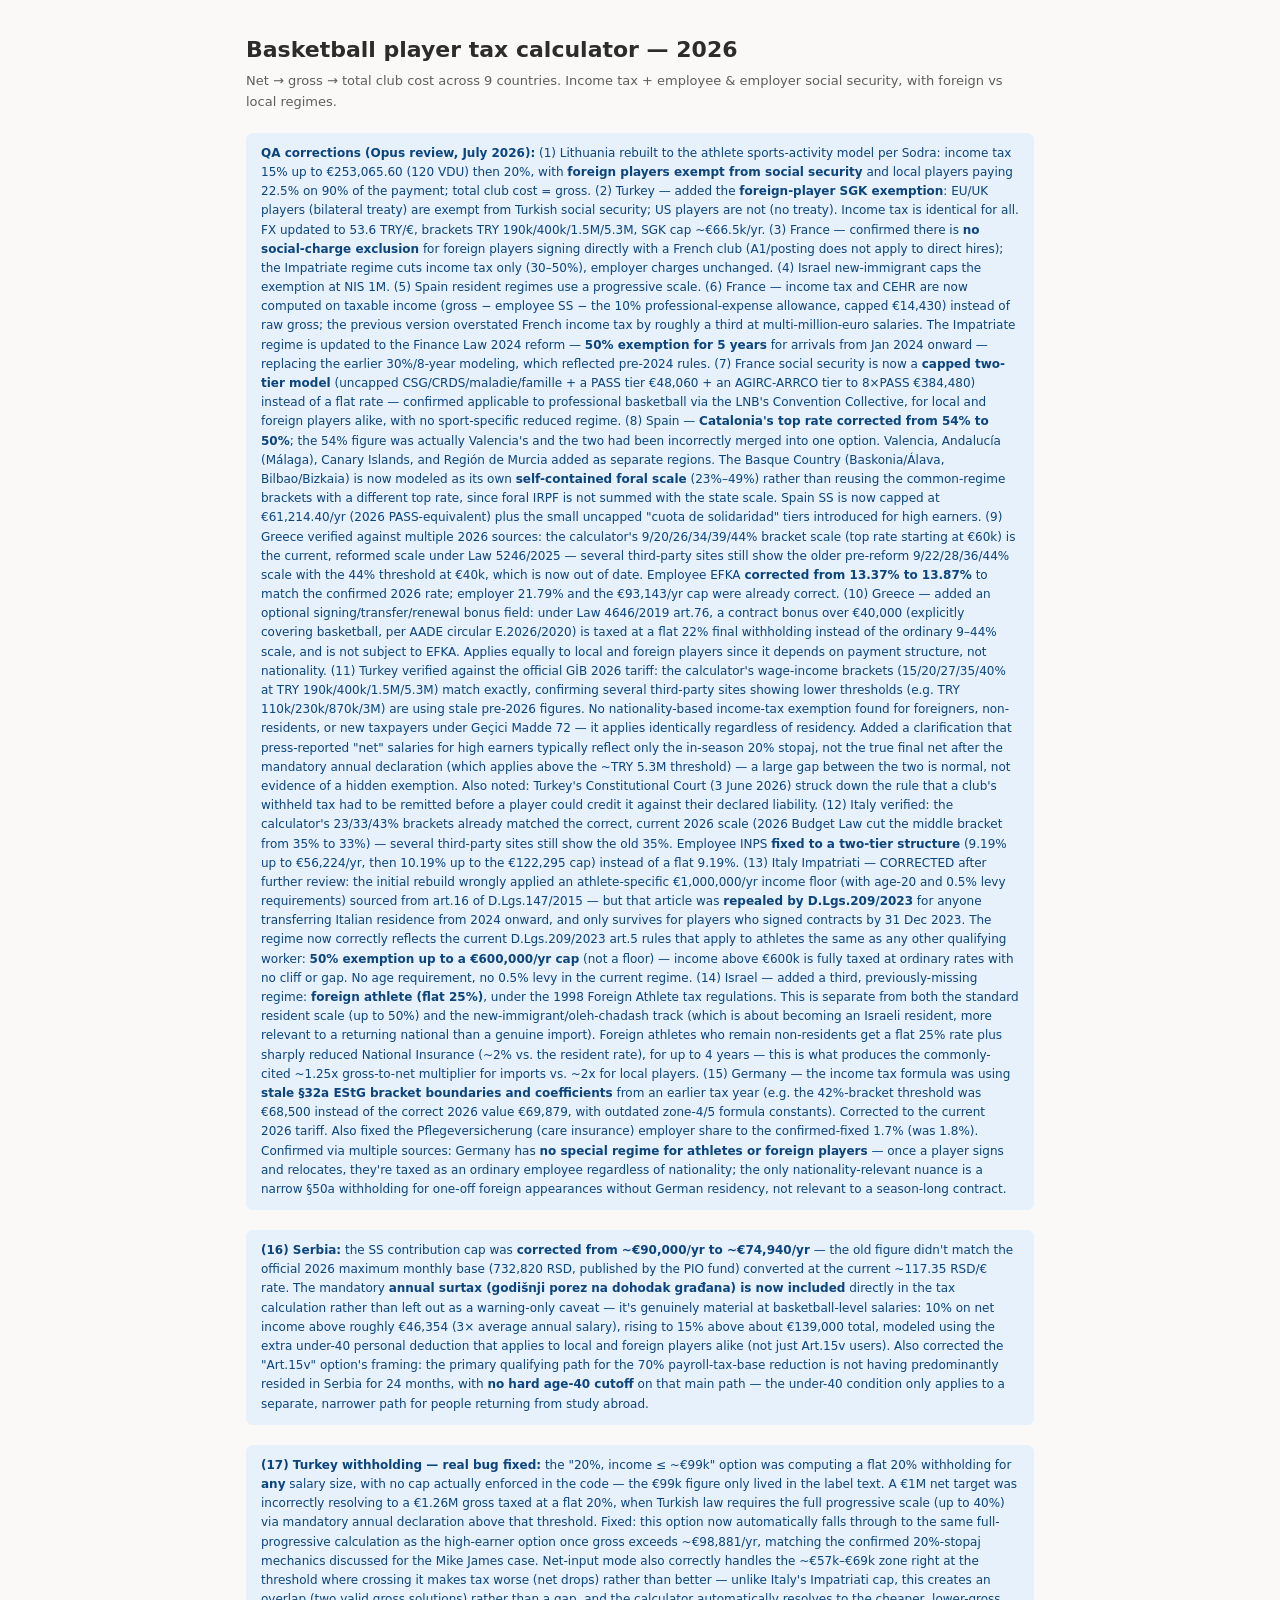
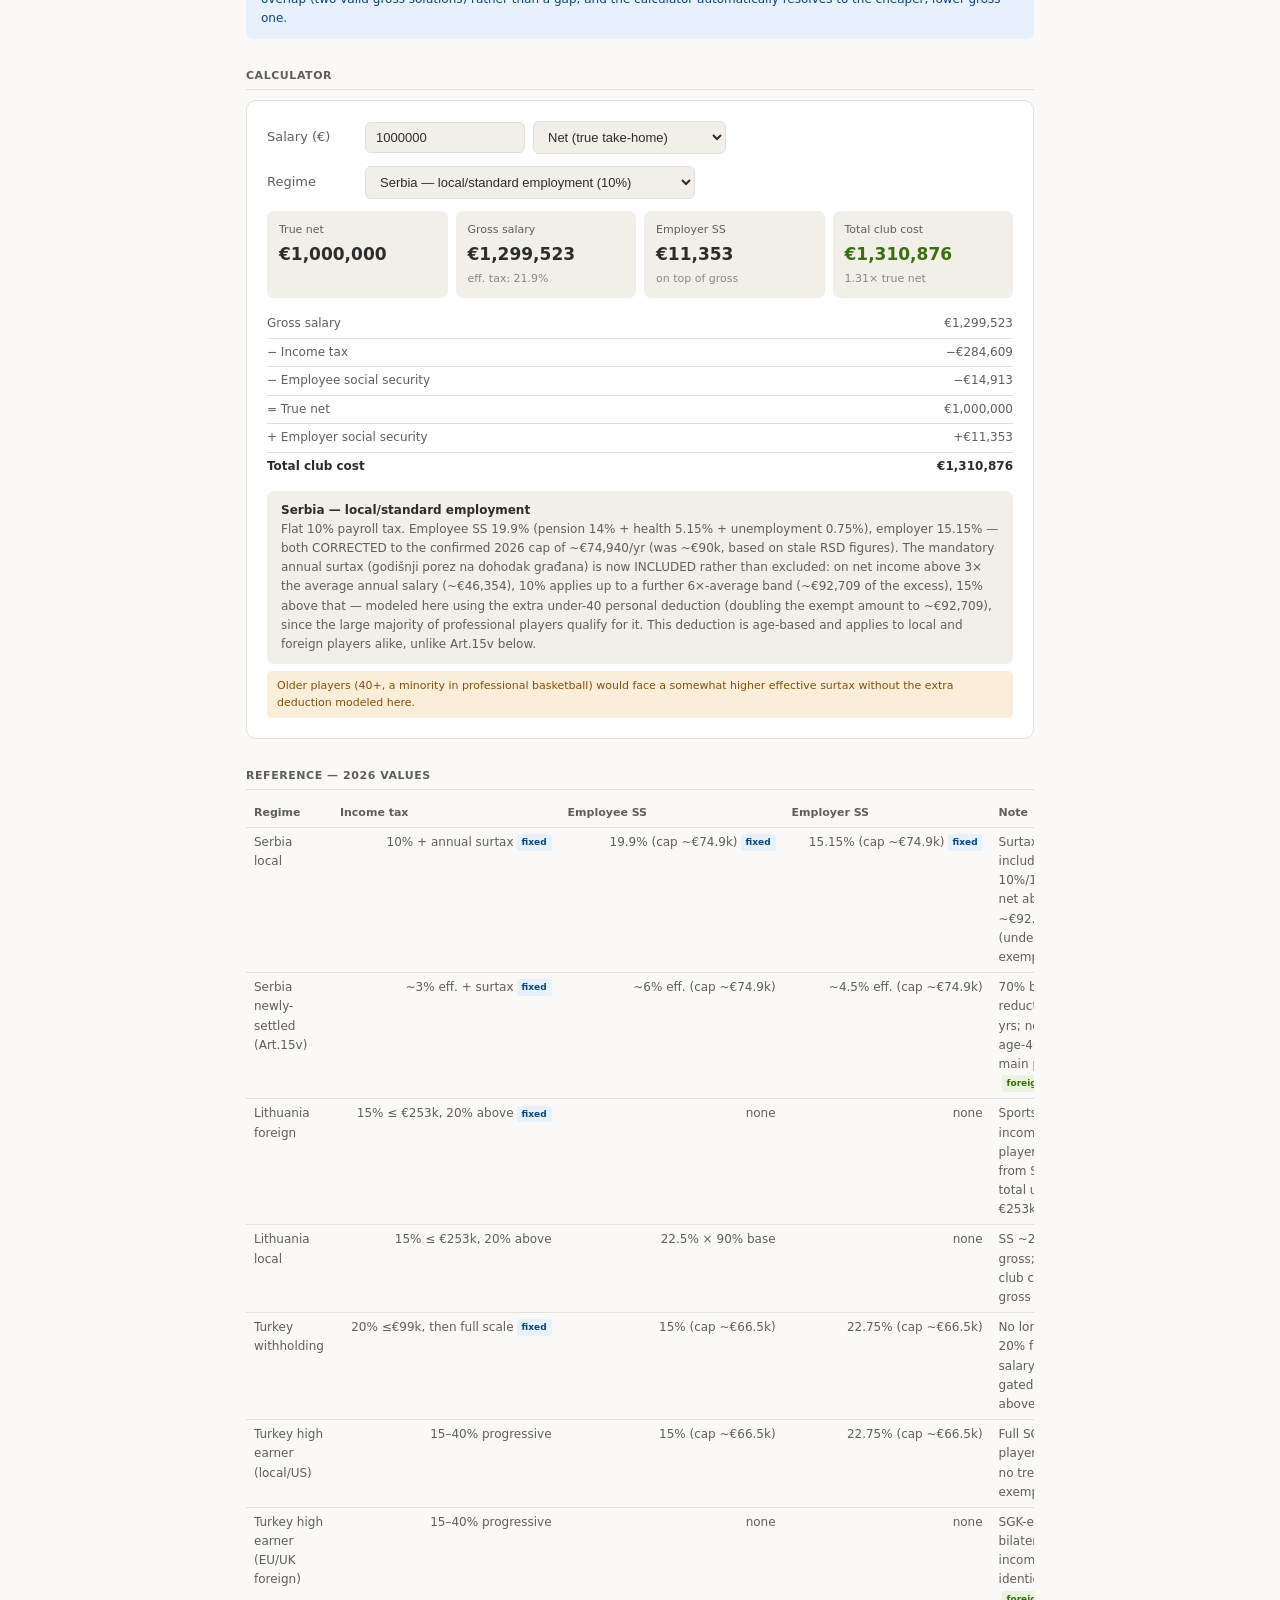
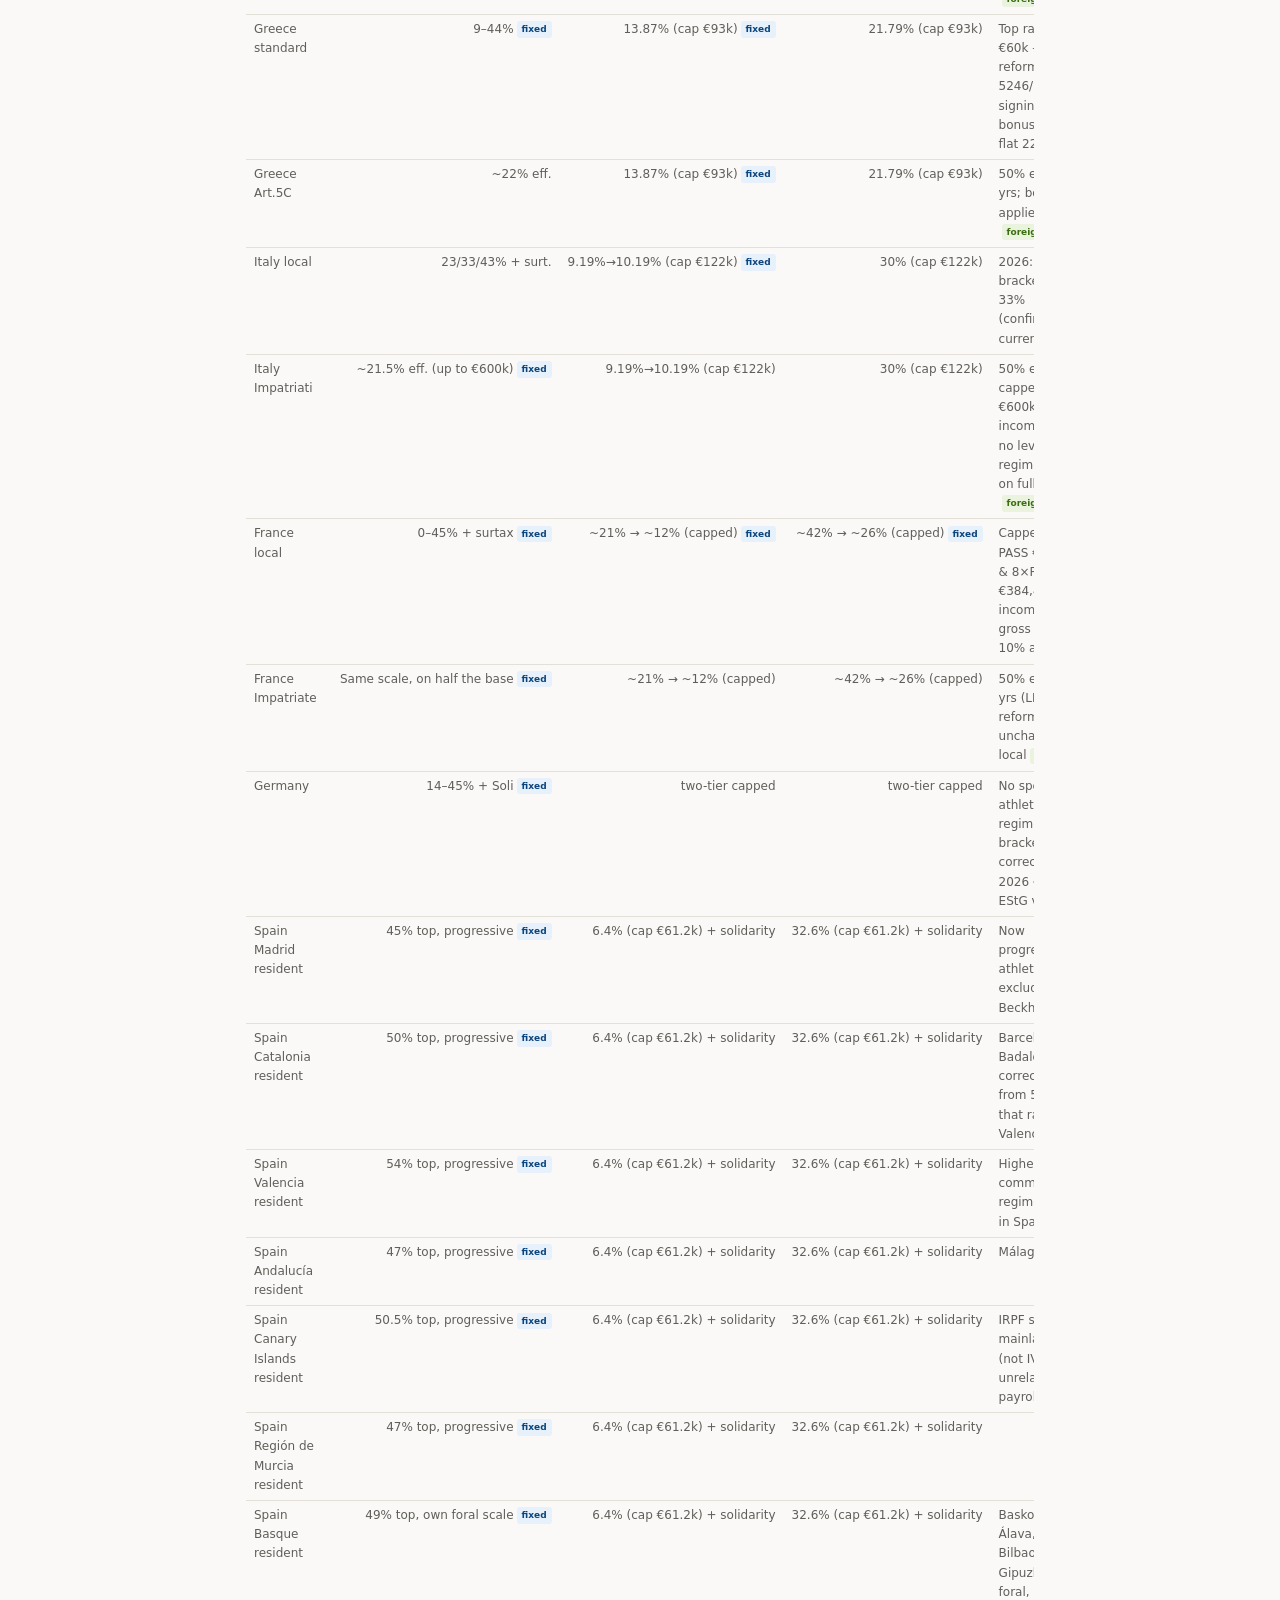
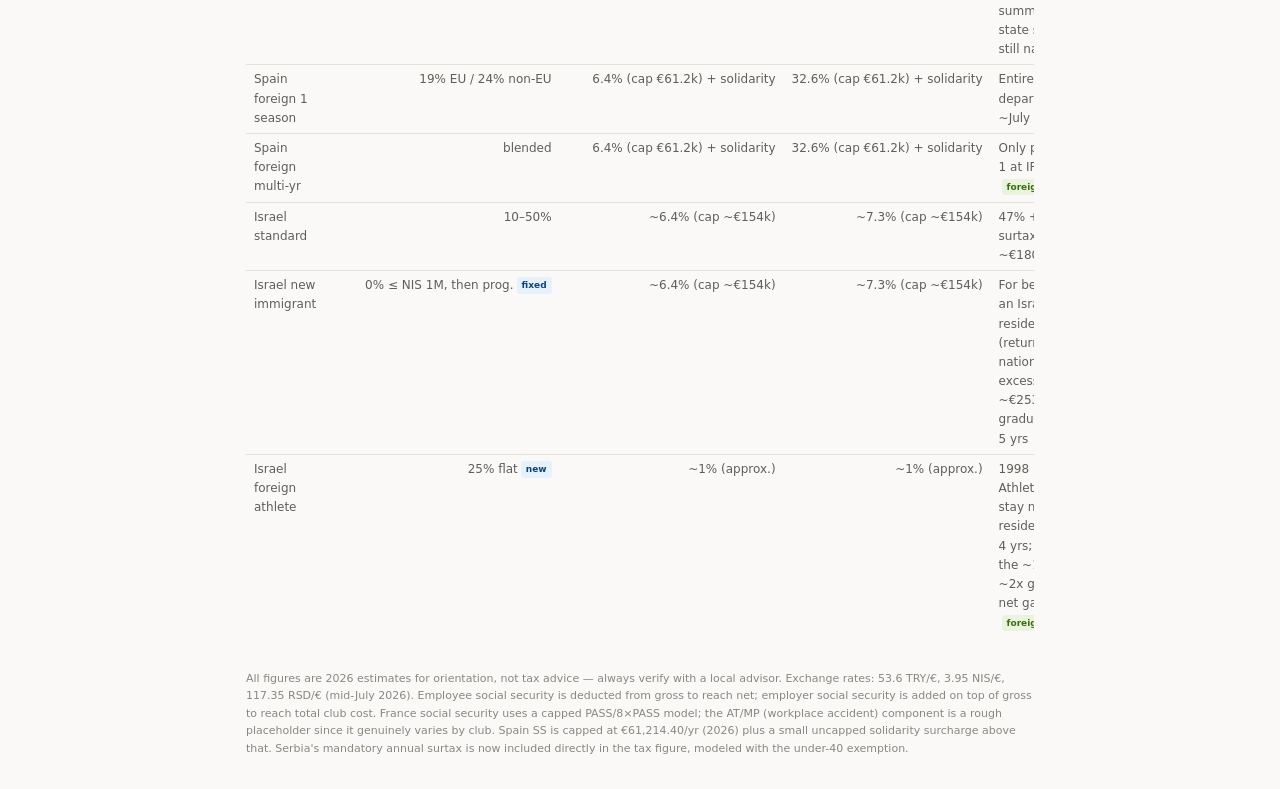
==== basketball_tax_calculator_2026.html @ a8310e8d "Rename basketball_tax_calculator_2026-1.html to basketball_tax_calculator_2026.html" ====
<!DOCTYPE html>
<html lang="en">
<head>
<meta charset="utf-8">
<meta name="viewport" content="width=device-width, initial-scale=1">
<title>Basketball Player Tax Calculator — 2026</title>
<style>
  :root{
    --bg:#faf9f7; --surface:#ffffff; --surface2:#f1efe8; --border:#e3e0d8;
    --text:#2c2c2a; --text2:#5f5e5a; --text3:#888780;
    --green-bg:#eaf3de; --green-tx:#3b6d11;
    --amber-bg:#faeeda; --amber-tx:#854f0b;
    --red-bg:#fcebeb; --red-tx:#a32d2d;
    --blue-bg:#e6f1fb; --blue-tx:#0c447c;
    --radius:10px; --radius-sm:7px;
  }
  @media (prefers-color-scheme: dark){
    :root{
      --bg:#1a1a18; --surface:#242422; --surface2:#2c2c2a; --border:#3a3a37;
      --text:#f1efe8; --text2:#b4b2a9; --text3:#888780;
      --green-bg:#27500a; --green-tx:#c0dd97;
      --amber-bg:#633806; --amber-tx:#fac775;
      --red-bg:#791f1f; --red-tx:#f7c1c1;
      --blue-bg:#0c447c; --blue-tx:#b5d4f4;
    }
  }
  *{box-sizing:border-box;margin:0;padding:0}
  body{font-family:system-ui,-apple-system,"Segoe UI",sans-serif;background:var(--bg);color:var(--text);line-height:1.6;padding:2rem 1rem;max-width:820px;margin:0 auto}
  h1{font-size:22px;font-weight:600;margin-bottom:4px}
  .subtitle{font-size:13px;color:var(--text2);margin-bottom:1.25rem}
  .sec{font-size:11px;font-weight:600;color:var(--text2);text-transform:uppercase;letter-spacing:.05em;margin:1.75rem 0 .6rem;padding-bottom:4px;border-bottom:1px solid var(--border)}
  .corr{background:var(--blue-bg);border-radius:var(--radius-sm);padding:11px 15px;font-size:12px;color:var(--blue-tx);line-height:1.6;margin-bottom:1.25rem}
  .corr b{font-weight:600}
  .conv{border:0.5px solid var(--border);border-radius:var(--radius);padding:1.25rem;background:var(--surface)}
  .row{display:flex;align-items:center;gap:8px;margin-bottom:12px;flex-wrap:wrap}
  .row label{font-size:13px;color:var(--text2);min-width:90px}
  input[type=number]{padding:7px 10px;border-radius:6px;border:0.5px solid var(--border);background:var(--surface2);color:var(--text);font-size:13px;width:160px}
  select{padding:7px 10px;border-radius:6px;border:0.5px solid var(--border);background:var(--surface2);color:var(--text);font-size:13px}
  input[type=range]{width:100%;accent-color:#639922}
  .spain-extra{background:var(--surface2);border-radius:var(--radius-sm);padding:10px 14px;margin-top:10px;display:none}
  .spain-extra .row{margin-bottom:8px}
  .split-bar{display:flex;height:26px;border-radius:5px;overflow:hidden;margin:8px 0}
  .split-seg{display:flex;align-items:center;justify-content:center;font-size:11px;font-weight:500}
  .cards{display:grid;grid-template-columns:repeat(auto-fit,minmax(120px,1fr));gap:8px;margin:12px 0}
  .card{background:var(--surface2);border-radius:var(--radius-sm);padding:10px 12px}
  .card-lbl{font-size:11px;color:var(--text2);margin-bottom:3px}
  .card-val{font-size:17px;font-weight:600;color:var(--text)}
  .card-sub{font-size:11px;color:var(--text3);margin-top:2px}
  .breakdown{font-size:12px;color:var(--text2);line-height:1.8;margin-top:12px}
  .bline{display:flex;justify-content:space-between;padding:3px 0;border-bottom:0.5px solid var(--border)}
  .bline:last-child{border-bottom:none;font-weight:600;color:var(--text)}
  .bhead{font-size:11px;text-transform:uppercase;letter-spacing:.04em;color:var(--text3);margin-top:10px;margin-bottom:2px}
  .info{background:var(--surface2);border-radius:var(--radius-sm);padding:10px 14px;font-size:12px;color:var(--text2);line-height:1.6;margin-top:10px}
  .info b{color:var(--text);font-weight:600}
  .warn{font-size:11px;padding:7px 10px;border-radius:5px;margin-top:7px;line-height:1.5;display:none}
  .warn-y{background:var(--amber-bg);color:var(--amber-tx)}
  .warn-r{background:var(--red-bg);color:var(--red-tx)}
  .slider-lbl{display:flex;justify-content:space-between;font-size:12px;color:var(--text2);margin-bottom:3px}
  table.ref{width:100%;border-collapse:collapse;font-size:12px}
  table.ref th{text-align:left;color:var(--text2);font-weight:600;font-size:11px;padding:5px 8px;border-bottom:1px solid var(--border);white-space:nowrap}
  table.ref td{padding:5px 8px;border-bottom:0.5px solid var(--border);vertical-align:top;font-size:12px;color:var(--text2)}
  table.ref tr:last-child td{border-bottom:none}
  table.ref td:nth-child(2),table.ref td:nth-child(3),table.ref td:nth-child(4){text-align:right;white-space:nowrap;font-variant-numeric:tabular-nums}
  .tbl-wrap{overflow-x:auto}
  .tag{display:inline-block;font-size:9px;padding:1px 5px;border-radius:3px;margin-left:3px;vertical-align:middle;font-weight:600}
  .tg-f{background:var(--green-bg);color:var(--green-tx)}
  .tg-fix{background:var(--blue-bg);color:var(--blue-tx)}
  footer{margin-top:2rem;font-size:11px;color:var(--text3);line-height:1.6}
</style>
</head>
<body>

<h1>Basketball player tax calculator — 2026</h1>
<p class="subtitle">Net &rarr; gross &rarr; total club cost across 9 countries. Income tax + employee & employer social security, with foreign vs local regimes.</p>

<div class="corr"><b>QA corrections (Opus review, July 2026):</b> (1) Lithuania rebuilt to the athlete sports-activity model per Sodra: income tax 15% up to &euro;253,065.60 (120 VDU) then 20%, with <b>foreign players exempt from social security</b> and local players paying 22.5% on 90% of the payment; total club cost = gross. (2) Turkey — added the <b>foreign-player SGK exemption</b>: EU/UK players (bilateral treaty) are exempt from Turkish social security; US players are not (no treaty). Income tax is identical for all. FX updated to 53.6 TRY/&euro;, brackets TRY 190k/400k/1.5M/5.3M, SGK cap ~&euro;66.5k/yr. (3) France — confirmed there is <b>no social-charge exclusion</b> for foreign players signing directly with a French club (A1/posting does not apply to direct hires); the Impatriate regime cuts income tax only (30&ndash;50%), employer charges unchanged. (4) Israel new-immigrant caps the exemption at NIS 1M. (5) Spain resident regimes use a progressive scale. (6) France — income tax and CEHR are now computed on taxable income (gross &minus; employee SS &minus; the 10% professional-expense allowance, capped &euro;14,430) instead of raw gross; the previous version overstated French income tax by roughly a third at multi-million-euro salaries. The Impatriate regime is updated to the Finance Law 2024 reform — <b>50% exemption for 5 years</b> for arrivals from Jan 2024 onward — replacing the earlier 30%/8-year modeling, which reflected pre-2024 rules. (7) France social security is now a <b>capped two-tier model</b> (uncapped CSG/CRDS/maladie/famille + a PASS tier &euro;48,060 + an AGIRC-ARRCO tier to 8&times;PASS &euro;384,480) instead of a flat rate — confirmed applicable to professional basketball via the LNB's Convention Collective, for local and foreign players alike, with no sport-specific reduced regime. (8) Spain — <b>Catalonia's top rate corrected from 54% to 50%</b>; the 54% figure was actually Valencia's and the two had been incorrectly merged into one option. Valencia, Andalucía (M&aacute;laga), Canary Islands, and Regi&oacute;n de Murcia added as separate regions. The Basque Country (Baskonia/&Aacute;lava, Bilbao/Bizkaia) is now modeled as its own <b>self-contained foral scale</b> (23%&ndash;49%) rather than reusing the common-regime brackets with a different top rate, since foral IRPF is not summed with the state scale. Spain SS is now capped at &euro;61,214.40/yr (2026 PASS-equivalent) plus the small uncapped "cuota de solidaridad" tiers introduced for high earners. (9) Greece verified against multiple 2026 sources: the calculator's 9/20/26/34/39/44% bracket scale (top rate starting at &euro;60k) is the current, reformed scale under Law 5246/2025 — several third-party sites still show the older pre-reform 9/22/28/36/44% scale with the 44% threshold at &euro;40k, which is now out of date. Employee EFKA <b>corrected from 13.37% to 13.87%</b> to match the confirmed 2026 rate; employer 21.79% and the &euro;93,143/yr cap were already correct. (10) Greece — added an optional signing/transfer/renewal bonus field: under Law 4646/2019 art.76, a contract bonus over &euro;40,000 (explicitly covering basketball, per AADE circular Ε.2026/2020) is taxed at a flat 22% final withholding instead of the ordinary 9&ndash;44% scale, and is not subject to EFKA. Applies equally to local and foreign players since it depends on payment structure, not nationality. (11) Turkey verified against the official GİB 2026 tariff: the calculator's wage-income brackets (15/20/27/35/40% at TRY 190k/400k/1.5M/5.3M) match exactly, confirming several third-party sites showing lower thresholds (e.g. TRY 110k/230k/870k/3M) are using stale pre-2026 figures. No nationality-based income-tax exemption found for foreigners, non-residents, or new taxpayers under Geçici Madde 72 — it applies identically regardless of residency. Added a clarification that press-reported "net" salaries for high earners typically reflect only the in-season 20% stopaj, not the true final net after the mandatory annual declaration (which applies above the ~TRY 5.3M threshold) — a large gap between the two is normal, not evidence of a hidden exemption. Also noted: Turkey's Constitutional Court (3 June 2026) struck down the rule that a club's withheld tax had to be remitted before a player could credit it against their declared liability. (12) Italy verified: the calculator's 23/33/43% brackets already matched the correct, current 2026 scale (2026 Budget Law cut the middle bracket from 35% to 33%) — several third-party sites still show the old 35%. Employee INPS <b>fixed to a two-tier structure</b> (9.19% up to &euro;56,224/yr, then 10.19% up to the &euro;122,295 cap) instead of a flat 9.19%. (13) Italy Impatriati — CORRECTED after further review: the initial rebuild wrongly applied an athlete-specific &euro;1,000,000/yr income floor (with age-20 and 0.5% levy requirements) sourced from art.16 of D.Lgs.147/2015 — but that article was <b>repealed by D.Lgs.209/2023</b> for anyone transferring Italian residence from 2024 onward, and only survives for players who signed contracts by 31 Dec 2023. The regime now correctly reflects the current D.Lgs.209/2023 art.5 rules that apply to athletes the same as any other qualifying worker: <b>50% exemption up to a &euro;600,000/yr cap</b> (not a floor) — income above &euro;600k is fully taxed at ordinary rates with no cliff or gap. No age requirement, no 0.5% levy in the current regime. (14) Israel — added a third, previously-missing regime: <b>foreign athlete (flat 25%)</b>, under the 1998 Foreign Athlete tax regulations. This is separate from both the standard resident scale (up to 50%) and the new-immigrant/oleh-chadash track (which is about becoming an Israeli resident, more relevant to a returning national than a genuine import). Foreign athletes who remain non-residents get a flat 25% rate plus sharply reduced National Insurance (~2% vs. the resident rate), for up to 4 years — this is what produces the commonly-cited ~1.25x gross-to-net multiplier for imports vs. ~2x for local players. (15) Germany — the income tax formula was using <b>stale §32a EStG bracket boundaries and coefficients</b> from an earlier tax year (e.g. the 42%-bracket threshold was €68,500 instead of the correct 2026 value €69,879, with outdated zone-4/5 formula constants). Corrected to the current 2026 tariff. Also fixed the Pflegeversicherung (care insurance) employer share to the confirmed-fixed 1.7% (was 1.8%). Confirmed via multiple sources: Germany has <b>no special regime for athletes or foreign players</b> — once a player signs and relocates, they're taxed as an ordinary employee regardless of nationality; the only nationality-relevant nuance is a narrow &sect;50a withholding for one-off foreign appearances without German residency, not relevant to a season-long contract.</div>
<div class="corr" style="margin-top:8px"><b>(16) Serbia:</b> the SS contribution cap was <b>corrected from ~&euro;90,000/yr to ~&euro;74,940/yr</b> — the old figure didn't match the official 2026 maximum monthly base (732,820 RSD, published by the PIO fund) converted at the current ~117.35 RSD/&euro; rate. The mandatory <b>annual surtax (godišnji porez na dohodak građana) is now included</b> directly in the tax calculation rather than left out as a warning-only caveat — it's genuinely material at basketball-level salaries: 10% on net income above roughly &euro;46,354 (3&times; average annual salary), rising to 15% above about &euro;139,000 total, modeled using the extra under-40 personal deduction that applies to local and foreign players alike (not just Art.15v users). Also corrected the "Art.15v" option's framing: the primary qualifying path for the 70% payroll-tax-base reduction is not having predominantly resided in Serbia for 24 months, with <b>no hard age-40 cutoff</b> on that main path — the under-40 condition only applies to a separate, narrower path for people returning from study abroad.</div>
<div class="corr" style="margin-top:8px"><b>(17) Turkey withholding — real bug fixed:</b> the "20%, income &le; ~&euro;99k" option was computing a flat 20% withholding for <b>any</b> salary size, with no cap actually enforced in the code — the &euro;99k figure only lived in the label text. A &euro;1M net target was incorrectly resolving to a &euro;1.26M gross taxed at a flat 20%, when Turkish law requires the full progressive scale (up to 40%) via mandatory annual declaration above that threshold. Fixed: this option now automatically falls through to the same full-progressive calculation as the high-earner option once gross exceeds ~&euro;98,881/yr, matching the confirmed 20%-stopaj mechanics discussed for the Mike James case. Net-input mode also correctly handles the ~&euro;57k&ndash;&euro;69k zone right at the threshold where crossing it makes tax worse (net drops) rather than better — unlike Italy's Impatriati cap, this creates an overlap (two valid gross solutions) rather than a gap, and the calculator automatically resolves to the cheaper, lower-gross one.</div>

<div class="sec">Calculator</div>
<div class="conv">
  <div class="row">
    <label>Salary (&euro;)</label>
    <input type="number" id="sal" value="1000000" min="0" step="50000">
    <select id="stype">
      <option value="net">Net (true take-home)</option>
      <option value="gross">Gross (before deductions)</option>
    </select>
  </div>
  <div class="row">
    <label>Regime</label>
    <select id="country" style="width:330px">
      <optgroup label="Serbia">
        <option value="RS_loc">Serbia — local/standard employment (10%)</option>
        <option value="RS_u40">Serbia — newly-settled foreign player, Art.15v (~3% eff. base)</option>
      </optgroup>
      <optgroup label="Lithuania">
        <option value="LT_for">Lithuania — foreign player (income tax only, 15%/20%)</option>
        <option value="LT_loc">Lithuania — local player (income tax + social security)</option>
      </optgroup>
      <optgroup label="Turkey">
        <option value="TR_wht">Turkey BSL — withholding (20%, income ≤ ~€99k)</option>
        <option value="TR_eff">Turkey BSL — high earner, local or US foreign (full SGK)</option>
        <option value="TR_for">Turkey BSL — high earner, EU/UK foreign (SGK-exempt by treaty)</option>
      </optgroup>
      <optgroup label="Greece">
        <option value="GR_std">Greece — standard resident (9–44%)</option>
        <option value="GR_50">Greece — Art.5C new-resident (50% exempt, 7 yrs)</option>
      </optgroup>
      <optgroup label="Italy">
        <option value="IT_loc">Italy — local player, standard IRPEF</option>
        <option value="IT_imp">Italy — foreign player, Impatriati (50% exempt)</option>
      </optgroup>
      <optgroup label="France">
        <option value="FR_loc">France — local player, standard</option>
        <option value="FR_imp">France — foreign player, Impatriate (50% income exempt, LF2024)</option>
      </optgroup>
      <optgroup label="Germany">
        <option value="DE_loc">Germany — all players, standard</option>
      </optgroup>
      <optgroup label="Spain — resident (local players, or year 2+)">
        <option value="ES_mad">Spain — Madrid resident (45% top, progressive)</option>
        <option value="ES_cat">Spain — Catalonia resident: Barcelona, Badalona (50% top)</option>
        <option value="ES_val">Spain — Valencia resident (54% top)</option>
        <option value="ES_and">Spain — Andalucía resident: Málaga (47% top)</option>
        <option value="ES_can">Spain — Canary Islands resident (50.5% top)</option>
        <option value="ES_mur">Spain — Región de Murcia resident (47% top)</option>
        <option value="ES_bas">Spain — Basque Country resident: Baskonia/Álava, Bilbao/Bizkaia (49% foral)</option>
      </optgroup>
      <optgroup label="Spain — foreign player options">
        <option value="ES_single">Spain — foreign, one season only (leaves by early July)</option>
        <option value="ES_multi">Spain — foreign, multi-year (partial yr 1 discount)</option>
      </optgroup>
      <optgroup label="Israel">
        <option value="IL_std">Israel — established resident (up to 50%)</option>
        <option value="IL_new">Israel — new immigrant 2026 (exempt ≤ NIS 1M)</option>
        <option value="IL_for">Israel — foreign athlete (flat 25%, reduced National Insurance)</option>
      </optgroup>
    </select>
  </div>

  <div class="spain-extra" id="spain-extra">
    <div class="row">
      <label>Player origin</label>
      <select id="sp-origin">
        <option value="eu">EU/EEA (19% non-resident rate)</option>
        <option value="noneu">Non-EU (24% non-resident rate)</option>
      </select>
    </div>
    <div class="row">
      <label>Club region</label>
      <select id="sp-region">
        <option value="mad">Madrid (45% resident rate)</option>
        <option value="cat">Catalonia — Barcelona, Badalona (50% resident rate)</option>
        <option value="val">Valencia (54% resident rate)</option>
        <option value="and">Andalucía — Málaga (47% resident rate)</option>
        <option value="can">Canary Islands (50.5% resident rate)</option>
        <option value="mur">Región de Murcia (47% resident rate)</option>
        <option value="bas">Basque Country — Baskonia/Álava, Bilbao/Bizkaia (49% foral)</option>
      </select>
    </div>
    <div id="split-section">
      <div class="slider-lbl">
        <span>Non-resident portion of salary (first calendar year only)</span>
        <span id="sp-split-out">40%</span>
      </div>
      <input type="range" id="sp-split" min="0" max="100" value="40" step="5">
    </div>
    <div class="split-bar" id="split-bar"></div>
  </div>

  <div class="spain-extra" id="greece-extra">
    <div class="row">
      <label>Signing / transfer / renewal bonus (€, gross, optional)</label>
      <input type="number" id="gr-bonus" value="0" min="0" step="10000">
    </div>
    <div style="font-size:12.5px;color:var(--text-muted);margin-top:2px">Taxed separately from regular salary: ≤€40,000 in the tax year is folded into the normal progressive scale; above €40,000 the whole bonus is a flat 22% final withholding instead. Not subject to EFKA.</div>
  </div>

  <div class="cards" id="cards"></div>
  <div class="breakdown" id="breakdown"></div>
  <div class="info" id="info"></div>
  <div class="warn warn-y" id="warn-y"></div>
  <div class="warn warn-r" id="warn-r"></div>
</div>

<div class="sec">Reference — 2026 values</div>
<div class="tbl-wrap">
<table class="ref">
<thead><tr><th>Regime</th><th>Income tax</th><th>Employee SS</th><th>Employer SS</th><th>Note</th></tr></thead>
<tbody>
<tr><td>Serbia local</td><td>10% + annual surtax<span class="tag tg-fix">fixed</span></td><td>19.9% (cap ~€74.9k)<span class="tag tg-fix">fixed</span></td><td>15.15% (cap ~€74.9k)<span class="tag tg-fix">fixed</span></td><td>Surtax now included: 10%/15% on net above ~€92.7k (under-40 exemption)</td></tr>
<tr><td>Serbia newly-settled (Art.15v)</td><td>~3% eff. + surtax<span class="tag tg-fix">fixed</span></td><td>~6% eff. (cap ~€74.9k)</td><td>~4.5% eff. (cap ~€74.9k)</td><td>70% base reduction, 5 yrs; no hard age-40 limit on main path<span class="tag tg-f">foreign</span></td></tr>
<tr><td>Lithuania foreign</td><td>15% ≤ €253k, 20% above<span class="tag tg-fix">fixed</span></td><td>none</td><td>none</td><td>Sports-activity income; foreign players exempt from SS — 15% total up to €253k<span class="tag tg-f">foreign</span></td></tr>
<tr><td>Lithuania local</td><td>15% ≤ €253k, 20% above</td><td>22.5% × 90% base</td><td>none</td><td>SS ~20.25% of gross; total club cost = gross</td></tr>
<tr><td>Turkey withholding</td><td>20% ≤€99k, then full scale<span class="tag tg-fix">fixed</span></td><td>15% (cap ~€66.5k)</td><td>22.75% (cap ~€66.5k)</td><td>No longer flat 20% for any salary — now gated correctly above ~€99k</td></tr>
<tr><td>Turkey high earner (local/US)</td><td>15–40% progressive</td><td>15% (cap ~€66.5k)</td><td>22.75% (cap ~€66.5k)</td><td>Full SGK; US players have no treaty exemption</td></tr>
<tr><td>Turkey high earner (EU/UK foreign)</td><td>15–40% progressive</td><td>none</td><td>none</td><td>SGK-exempt by bilateral treaty; income tax identical<span class="tag tg-f">foreign</span></td></tr>
<tr><td>Greece standard</td><td>9–44%<span class="tag tg-fix">fixed</span></td><td>13.87% (cap €93k)<span class="tag tg-fix">fixed</span></td><td>21.79% (cap €93k)</td><td>Top rate above €60k — 2026 reform (Law 5246/2025); signing/transfer bonus &gt;€40k = flat 22%<span class="tag tg-fix">new</span></td></tr>
<tr><td>Greece Art.5C</td><td>~22% eff.</td><td>13.87% (cap €93k)<span class="tag tg-fix">fixed</span></td><td>21.79% (cap €93k)</td><td>50% exempt 7 yrs; bonus rule applies on top<span class="tag tg-f">foreign</span></td></tr>
<tr><td>Italy local</td><td>23/33/43% + surt.</td><td>9.19%→10.19% (cap €122k)<span class="tag tg-fix">fixed</span></td><td>30% (cap €122k)</td><td>2026: middle bracket cut to 33% (confirmed current)</td></tr>
<tr><td>Italy Impatriati</td><td>~21.5% eff. (up to €600k)<span class="tag tg-fix">fixed</span></td><td>9.19%→10.19% (cap €122k)</td><td>30% (cap €122k)</td><td>50% exempt, capped at €600k/yr — no income floor, no levy (2024+ regime); INPS on full gross<span class="tag tg-f">foreign</span></td></tr>
<tr><td>France local</td><td>0–45% + surtax<span class="tag tg-fix">fixed</span></td><td>~21% → ~12% (capped)<span class="tag tg-fix">fixed</span></td><td>~42% → ~26% (capped)<span class="tag tg-fix">fixed</span></td><td>Capped at PASS &euro;48,060 &amp; 8×PASS &euro;384,480; income tax on gross &minus; SS &minus; 10% allowance</td></tr>
<tr><td>France Impatriate</td><td>Same scale, on half the base<span class="tag tg-fix">fixed</span></td><td>~21% → ~12% (capped)</td><td>~42% → ~26% (capped)</td><td>50% exempt 5 yrs (LF2024 reform); SS unchanged vs. local<span class="tag tg-f">foreign</span></td></tr>
<tr><td>Germany</td><td>14–45% + Soli<span class="tag tg-fix">fixed</span></td><td>two-tier capped</td><td>two-tier capped</td><td>No special athlete/foreign regime; brackets corrected to 2026 §32a EStG values</td></tr>
<tr><td>Spain Madrid resident</td><td>45% top, progressive<span class="tag tg-fix">fixed</span></td><td>6.4% (cap €61.2k) + solidarity</td><td>32.6% (cap €61.2k) + solidarity</td><td>Now progressive; athletes excluded from Beckham</td></tr>
<tr><td>Spain Catalonia resident</td><td>50% top, progressive<span class="tag tg-fix">fixed</span></td><td>6.4% (cap €61.2k) + solidarity</td><td>32.6% (cap €61.2k) + solidarity</td><td>Barcelona, Badalona; corrected down from 54% — that rate is Valencia's</td></tr>
<tr><td>Spain Valencia resident</td><td>54% top, progressive<span class="tag tg-fix">fixed</span></td><td>6.4% (cap €61.2k) + solidarity</td><td>32.6% (cap €61.2k) + solidarity</td><td>Highest common-regime top rate in Spain</td></tr>
<tr><td>Spain Andalucía resident</td><td>47% top, progressive<span class="tag tg-fix">fixed</span></td><td>6.4% (cap €61.2k) + solidarity</td><td>32.6% (cap €61.2k) + solidarity</td><td>Málaga</td></tr>
<tr><td>Spain Canary Islands resident</td><td>50.5% top, progressive<span class="tag tg-fix">fixed</span></td><td>6.4% (cap €61.2k) + solidarity</td><td>32.6% (cap €61.2k) + solidarity</td><td>IRPF same as mainland; IGIC (not IVA) is unrelated to payroll</td></tr>
<tr><td>Spain Región de Murcia resident</td><td>47% top, progressive<span class="tag tg-fix">fixed</span></td><td>6.4% (cap €61.2k) + solidarity</td><td>32.6% (cap €61.2k) + solidarity</td><td></td></tr>
<tr><td>Spain Basque resident</td><td>49% top, own foral scale<span class="tag tg-fix">fixed</span></td><td>6.4% (cap €61.2k) + solidarity</td><td>32.6% (cap €61.2k) + solidarity</td><td>Baskonia/Álava, Bilbao/Bizkaia, Gipuzkoa — foral, NOT summed with state scale; SS still national</td></tr>
<tr><td>Spain foreign 1 season</td><td>19% EU / 24% non-EU</td><td>6.4% (cap €61.2k) + solidarity</td><td>32.6% (cap €61.2k) + solidarity</td><td>Entire season if departs by ~July 2<span class="tag tg-f">foreign</span></td></tr>
<tr><td>Spain foreign multi-yr</td><td>blended</td><td>6.4% (cap €61.2k) + solidarity</td><td>32.6% (cap €61.2k) + solidarity</td><td>Only partial yr 1 at IRNR rate<span class="tag tg-f">foreign</span></td></tr>
<tr><td>Israel standard</td><td>10–50%</td><td>~6.4% (cap ~€154k)</td><td>~7.3% (cap ~€154k)</td><td>47% + 3% surtax above ~€180k</td></tr>
<tr><td>Israel new immigrant</td><td>0% ≤ NIS 1M, then prog.<span class="tag tg-fix">fixed</span></td><td>~6.4% (cap ~€154k)</td><td>~7.3% (cap ~€154k)</td><td>For becoming an Israeli resident (returning nationals); excess above ~€253k taxed, graduated over 5 yrs</td></tr>
<tr><td>Israel foreign athlete</td><td>25% flat<span class="tag tg-fix">new</span></td><td>~1% (approx.)</td><td>~1% (approx.)</td><td>1998 Foreign Athlete regs; stay non-resident, up to 4 yrs; produces the ~1.25x vs ~2x gross-to-net gap<span class="tag tg-f">foreign</span></td></tr>
</tbody>
</table>
</div>

<footer>
All figures are 2026 estimates for orientation, not tax advice — always verify with a local advisor. Exchange rates: 53.6 TRY/€, 3.95 NIS/€, 117.35 RSD/€ (mid-July 2026). Employee social security is deducted from gross to reach net; employer social security is added on top of gross to reach total club cost. France social security uses a capped PASS/8×PASS model; the AT/MP (workplace accident) component is a rough placeholder since it genuinely varies by club. Spain SS is capped at €61,214.40/yr (2026) plus a small uncapped solidarity surcharge above that. Serbia's mandatory annual surtax is now included directly in the tax figure, modeled with the under-40 exemption.
</footer>

<script>
const EUR_TRY=1/53.6, NIS_EUR=1/3.95;
const TR_B=[[190000,.15],[400000,.20],[1500000,.27],[5300000,.35],[Infinity,.40]];
const IL_B=[[84120,.10],[120720,.14],[193800,.20],[269280,.31],[558960,.35],[721560,.47],[Infinity,.50]];
const GR_B=[[10000,.09],[20000,.20],[30000,.26],[40000,.34],[60000,.39],[Infinity,.44]];
const FR_B=[[11600,0],[29579,.11],[84577,.30],[181917,.41],[Infinity,.45]];
const IT_B=[[28000,.23],[50000,.33],[Infinity,.43]];
function italyEmpSS(g){return prog(g,[[56224,.0919],[122295,.1019],[Infinity,0]]);}
const RS_SUR_3X=46354, RS_SUR_6X=92709;
function serbiaSurtax(net,under40){const exemption=RS_SUR_3X*(under40?2:1);const base=Math.max(0,net-exemption);return Math.min(base,RS_SUR_6X)*0.10+Math.max(0,base-RS_SUR_6X)*0.15;}
const LT_B=[[82962,.20],[138270,.25],[Infinity,.32]];
const TR_SGK_CAP_EUR=3567240*EUR_TRY;
const TR_DECL_EUR=5300000*EUR_TRY;
const IL_SS_CAP_EUR=50695*12*NIS_EUR;
const IL_NEW_EXEMPT_EUR=1000000*NIS_EUR;
const FR_PASS=48060, FR_PASS8=FR_PASS*8;

function prog(g,brackets,scale=1){let t=0,p=0;for(const[c,r] of brackets){if(g/scale<=p)break;t+=(Math.min(g/scale,c)-p)*r;p=c;}return t*scale;}
function spainTax(g,topRate){return prog(g,[[12450,.19],[20200,.24],[35200,.30],[60000,.37],[Infinity,topRate]]);}
function basqueTax(g){return prog(g,[[17720,.23],[35000,.30],[70000,.37],[130000,.43],[190000,.47],[Infinity,.49]]);}
const ES_TOP={mad:.45,cat:.50,val:.54,and:.47,can:.505,mur:.47,bas:.49};
const ES_SS_CAP=61214.40, ES_SOL_T1=67335.84, ES_SOL_T2=91821.60;
function spainEmpSS(g){return Math.min(g,ES_SS_CAP)*0.064+prog(g,[[ES_SS_CAP,0],[ES_SOL_T1,.0019],[ES_SOL_T2,.0021],[Infinity,.0024]]);}
function spainEmrSS(g){return Math.min(g,ES_SS_CAP)*0.326+prog(g,[[ES_SS_CAP,0],[ES_SOL_T1,.0096],[ES_SOL_T2,.0104],[Infinity,.0122]]);}
function germanyTax(g){let t;if(g<=12348)t=0;else if(g<=17799){const y=(g-12348)/10000;t=(882.4*y+1400)*y;}else if(g<=69878){const z=(g-17799)/10000;t=(181.19*z+2397)*z+1025.38;}else if(g<=277825)t=0.42*g-10637.32;else t=0.45*g-18971.07;if(t>20350)t+=t*0.055;return t;}
function germanyEmpSS(g){const pu=Math.min(g,101400),hc=Math.min(g,69750);return pu*(0.093+0.013)+hc*(0.0875+0.025);}
function germanyEmrSS(g){const pu=Math.min(g,101400),hc=Math.min(g,69750);return pu*(0.093+0.013+0.0015)+hc*(0.0875+0.017);}
function franceTaxableBase(g){return Math.max(0,g-g*0.235-Math.min(g*0.10,14430));}
function franceTax(base){let t=prog(base,FR_B);if(base>500000)t+=(base-500000)*0.04+(Math.min(base,500000)-250000)*0.03;else if(base>250000)t+=(base-250000)*0.03;return t;}
function franceEmpSS(g){return g*0.1010+prog(g,[[FR_PASS,.1091],[FR_PASS8,.0972],[Infinity,0]]);}
function franceEmrSS(g){return g*0.236+prog(g,[[FR_PASS,.1881],[FR_PASS8,.1457],[Infinity,0]]);}
function turkeyTax(g){return prog(g,TR_B,EUR_TRY);}
function israelTax(g){return prog(g,IL_B,NIS_EUR);}
const LT_ATH_THRESHOLD=253065.60;
function ltTax(g){return g<=LT_ATH_THRESHOLD?g*0.15:LT_ATH_THRESHOLD*0.15+(g-LT_ATH_THRESHOLD)*0.20;}

function getTax(key,g){
  if(key==='DE_loc')return germanyTax(g);
  if(key==='FR_loc')return franceTax(franceTaxableBase(g));
  if(key==='FR_imp')return franceTax(franceTaxableBase(g)*0.50);
  if(key==='GR_std')return prog(g,GR_B);
  if(key==='GR_50')return prog(g*0.50,GR_B);
  if(key==='IT_loc')return prog(g,IT_B)*1.025;
  if(key==='IT_imp')return prog(Math.min(g,600000)*0.50+Math.max(0,g-600000),IT_B)*1.025;
  if(key==='TR_wht')return g<=TR_DECL_EUR?g*0.20:turkeyTax(g);
  if(key==='TR_eff'||key==='TR_for')return turkeyTax(g);
  if(key==='IL_std')return israelTax(g);
  if(key==='IL_new')return Math.max(0,israelTax(g)-israelTax(IL_NEW_EXEMPT_EUR));
  if(key==='IL_for')return g*0.25;
  if(key==='LT_for'||key==='LT_loc')return ltTax(g);
  if(key==='RS_loc'){const baseTax=g*0.10;const net=g-baseTax-getEmpSS('RS_loc',g);return baseTax+serbiaSurtax(net,true);}
  if(key==='RS_u40'){const baseTax=g*0.30*0.10;const net=g-baseTax-getEmpSS('RS_u40',g);return baseTax+serbiaSurtax(net,true);}
  if(key==='ES_bas')return basqueTax(g);
  if(key==='ES_mad'||key==='ES_cat'||key==='ES_val'||key==='ES_and'||key==='ES_can'||key==='ES_mur')return spainTax(g,ES_TOP[key.slice(3)]);
  return 0;
}
function getEmpSS(key,g){
  if(key==='DE_loc')return germanyEmpSS(g);
  if(key==='LT_for')return 0;
  if(key==='LT_loc')return g*0.90*0.225;
  if(key==='TR_for')return 0;
  if(key==='FR_loc'||key==='FR_imp')return franceEmpSS(g);
  if(key==='ES_mad'||key==='ES_cat'||key==='ES_val'||key==='ES_and'||key==='ES_can'||key==='ES_mur'||key==='ES_bas')return spainEmpSS(g);
  if(key==='IT_loc'||key==='IT_imp')return italyEmpSS(g);
  const mp={RS_loc:[.199,74940],RS_u40:[.06,74940],TR_wht:[.15,TR_SGK_CAP_EUR],TR_eff:[.15,TR_SGK_CAP_EUR],GR_std:[.1387,93143],GR_50:[.1387,93143],IL_std:[.064,IL_SS_CAP_EUR],IL_new:[.064,IL_SS_CAP_EUR],IL_for:[.01,IL_SS_CAP_EUR]};
  const d=mp[key]||[0,null];return d[1]?Math.min(g,d[1])*d[0]:g*d[0];
}
function getEmrSS(key,g){
  if(key==='DE_loc')return germanyEmrSS(g);
  if(key==='LT_for'||key==='LT_loc')return 0;
  if(key==='TR_for')return 0;
  if(key==='FR_loc'||key==='FR_imp')return franceEmrSS(g);
  if(key==='ES_mad'||key==='ES_cat'||key==='ES_val'||key==='ES_and'||key==='ES_can'||key==='ES_mur'||key==='ES_bas')return spainEmrSS(g);
  const mp={RS_loc:[.1515,74940],RS_u40:[.045,74940],TR_wht:[.2275,TR_SGK_CAP_EUR],TR_eff:[.2275,TR_SGK_CAP_EUR],GR_std:[.2179,93143],GR_50:[.2179,93143],IT_loc:[.30,122295],IT_imp:[.30,122295],IL_std:[.073,IL_SS_CAP_EUR],IL_new:[.073,IL_SS_CAP_EUR],IL_for:[.01,IL_SS_CAP_EUR]};
  const d=mp[key]||[0,null];return d[1]?Math.min(g,d[1])*d[0]:g*d[0];
}
function solveGross(key,targetNet){let g=targetNet*1.9;for(let i=0;i<200;i++){const net=g-getTax(key,g)-getEmpSS(key,g);const err=net-targetNet;if(Math.abs(err)<0.5)break;g-=err*0.5;}return g;}
function solveBisect(key,targetNet,lo,hi){for(let i=0;i<100;i++){const mid=(lo+hi)/2;const net=mid-getTax(key,mid)-getEmpSS(key,mid);if(net<targetNet)lo=mid;else hi=mid;}return(lo+hi)/2;}
function fmt(v){return'\u20ac'+Math.round(v).toLocaleString('en-US')}
function pct(v){return(v*100).toFixed(0)+'%'}
function pctF(v){return(v*100).toFixed(1)+'%'}
function isSpainForeign(key){return key==='ES_single'||key==='ES_multi';}
function isGreece(key){return key==='GR_std'||key==='GR_50';}
function greeceTax(key,baseGross,bonus){return bonus>40000?getTax(key,baseGross)+bonus*0.22:getTax(key,baseGross+bonus);}

const INFOS={
RS_loc:{t:'Serbia — local/standard employment',n:'Flat 10% payroll tax. Employee SS 19.9% (pension 14% + health 5.15% + unemployment 0.75%), employer 15.15% \u2014 both CORRECTED to the confirmed 2026 cap of ~\u20ac74,940/yr (was ~\u20ac90k, based on stale RSD figures). The mandatory annual surtax (godi\u0161nji porez na dohodak gra\u0111ana) is now INCLUDED rather than excluded: on net income above 3\u00d7 the average annual salary (~\u20ac46,354), 10% applies up to a further 6\u00d7-average band (~\u20ac92,709 of the excess), 15% above that \u2014 modeled here using the extra under-40 personal deduction (doubling the exempt amount to ~\u20ac92,709), since the large majority of professional players qualify for it. This deduction is age-based and applies to local and foreign players alike, unlike Art.15v below.',wy:'Older players (40+, a minority in professional basketball) would face a somewhat higher effective surtax without the extra deduction modeled here.',wr:''},
RS_u40:{t:'Serbia — newly-settled taxpayer, Art.15v',n:'CORRECTED: the "under 40" framing overstates the requirement \u2014 the primary qualifying path is simply not having predominantly resided in Serbia for the 24 months before signing (no age limit); a separate, narrower under-40 path exists specifically for people returning from study/professional training abroad. In practice most imported players qualify via the main path regardless of age. 70% reduction on the payroll tax AND social-security base for 5 years \u2014 effective income tax ~3% before the annual surtax, employee SS ~6%, employer ~4.5%, capped at the same ~\u20ac74,940/yr base (so the 70%-reduced base rarely even approaches the cap). The mandatory annual surtax is layered on top here too (see RS_loc for the mechanism), using the under-40 double exemption.',wy:'Requires the employer to not be a "related party" to the player\u2019s previous employer \u2014 not usually an obstacle for a genuine new signing. Valid through 2026 per current law.',wr:'The 2026 RSD-denominated annual-surtax thresholds are the confirmed 2025-income figures (most recently published) carried forward as the best available estimate \u2014 official 2026 figures typically publish alongside the following year\u2019s filing season.'},
LT_for:{t:'Lithuania — foreign player (income tax only)',n:'Athlete sports-activity income is taxed at 15% up to 120 VDU (€253,065.60), 20% on the excess (per Sodra). Foreign players — covered by their home social security (A1) — pay NO Lithuanian social security, only income tax. At up to €253k this is just 15% total, one of the most tax-favorable regimes in Europe for foreign players. Total club cost = gross (no employer-on-top contribution in the sports-activity model).',wy:'',wr:''},
LT_loc:{t:'Lithuania — local player (income tax + social security)',n:'Same income tax (15% up to €253,065.60, 20% above). Plus social security at 22.5% — including the 3% pension accumulation (19.5% without) — applied to 90% of the contract payment from 2026-07-01 (50% for Jan–Jun 2026), giving ~20.25% of gross. Total club cost = gross; there is no separate employer-on-top contribution in the sports-activity model.',wy:'A VSD ceiling (60 VDU) may cap the state-insurance portion for very high earners; the health (PSD) portion is uncapped. This model applies 22.5%×90% uncapped per the Sodra figures provided.',wr:''},
TR_wht:{t:'Turkey BSL — withholding (20%)',n:'FIXED: this option previously applied a flat 20% withholding regardless of salary size, with no cap — the €99k figure lived only in the label, never enforced in the math. Now correctly gated: at 53.6 TRY/€, income up to ~€98,881/yr (TRY 5.3M) is taxed at a flat 20%, final, no further declaration. Above that threshold, this option now automatically falls through to the full progressive scale (same as the high-earner option) — because that\u2019s what\u2019s legally true once the mandatory annual declaration applies, not a continuation of 20%. Employee SGK 15%, employer 22.75%, both capped at TRY 297,270/month (~€66.5k/yr). IMPORTANT: press-reported \"net\" salaries in Turkish sport very often mean the in-season take-home after only this 20% stopaj — not a player\u2019s true final net. If cumulative wages exceed the declaration threshold (almost always true for a EuroLeague-calibre deal), the player must file an annual return the following March at the full progressive scale (up to 40%) and pay the difference (\"fark\") between what was withheld and what\u2019s truly owed. A $3M/yr contract reported as "~80% net" is a near-exact match for gross \u00d7 (1\u221220%) — i.e. the in-season stopaj figure, not the true ~60% net this calculator computes.',wy:'',wr:'For a EuroLeague-calibre salary, this option and the high-earner option now converge to the same (correct) answer above ~€99k — feel free to just use the high-earner option directly. Note: crossing the threshold makes tax worse (net drops, unlike Italy\u2019s Impatriati cap where it improved), so in net-input mode a narrow band of target net figures (roughly €57k\u2013€69k) is technically reachable via two different gross salaries — the calculator automatically picks the lower, cheaper one (staying under the threshold at flat 20%) rather than showing the pricier alternative.'},
TR_eff:{t:'Turkey BSL — high earner (local or US foreign, full SGK)',n:'Full wage scale at 53.6 TRY/€: 15% to TRY 190k, 20% to 400k, 27% to 1.5M, 35% to 5.3M, 40% above. Top bracket (40%) starts at ~€99k, so most of a EuroLeague salary is taxed at 40% — effective near 39%. Pays full SGK (employee 15%, employer 22.75%, capped ~€66.5k/yr). US players fall here — Turkey has NO totalization treaty with the US, so after a 3-month grace they pay full Turkish SGK. This figure is the TRUE final net after the mandatory annual declaration — expect it to look noticeably lower than press-reported "net" salaries, which usually reflect only the in-season 20% stopaj before that declaration (see TR_wht for the math). On 3 June 2026 Turkey\u2019s Constitutional Court struck down the rule requiring a club\u2019s withheld tax to have actually been remitted to the tax office before a player could credit it against their annual declared liability — previously, if a club withheld tax but never paid it (a documented recurring problem, even at major clubs), the player could be stuck paying twice; that credit is no longer conditional on the club\u2019s compliance.',wy:'2025 Turkish tax crackdown found ~$29M undeclared from basketball players; 310 athletes summoned. If a contract is a "net deal," the club — not the player — is contractually on the hook for the March "fark," so the club\u2019s true all-in cost is quietly higher than any publicly reported gross figure.',wr:''},
TR_for:{t:'Turkey BSL — high earner (EU/UK foreign, SGK-exempt)',n:'Income tax is identical to a local player (same 15–40% wage scale) — nationality does not change income tax, and no exemption exists for foreigners, non-residents, or new taxpayers under Ge\u00e7ici Madde 72 (confirmed: non-resident "dar m\u00fckellef" athletes are taxed on Turkey-source wage income the same way). BUT a foreign player who stays covered by their home social security and comes from a country with a bilateral social security treaty with Turkey (most EU states, the UK) is EXEMPT from Turkish SGK — no employee or employer social security is due in Turkey. This is the one real foreign-player advantage in Turkey.',wy:'Requires the proper A1-equivalent / coverage certificate on file. US players do NOT qualify (no treaty) — use the local/US option instead.',wr:''},
GR_std:{t:'Greece — standard resident (9–44%)',n:'Brackets 9/20/26/34/39/44% (top above €60k) — this is the reformed 2026 scale under Law 5246/2025, which cut mid-bracket rates and raised the 44% threshold from €40k to €60k; several third-party sites still show the older pre-reform 9/22/28/36/44% scale with the 44% threshold at €40k. Employee EFKA 13.87%, employer 21.79%, both capped €93,143/yr (€7,761.94/mo). NEW: a signing/transfer/renewal contract bonus over €40,000 (Law 4646/2019 art.76 — explicitly names "καλαθοσφαιριστές", basketball players, alongside footballers) is taxed separately at a flat 22% final withholding instead of the ordinary scale, and isn\u2019t subject to EFKA (which applies only to regular monthly pay). Applies equally to local and foreign players — it depends on payment type, not nationality.',wy:'Most foreign EuroLeague players use Art.5C instead.',wr:'The €40k/22% bonus figures are last confirmed from the 2019\u20132020 reform documents — verify current status with a local advisor.'},
GR_50:{t:'Greece — Art.5C new-resident exemption',n:'50% income exemption for 7 tax years from approval (progressive scale applied to half the income). Requires non-residence 5 of prior 6 years, Greek employer, 2-year stay. This is about residency HISTORY, not nationality — a Greek player returning after years abroad (e.g. an NBA stint) can qualify exactly like a genuinely foreign signee. Unlike Spain\u2019s Beckham Law, Greek law does not appear to exclude professional athletes from this regime. The signing/transfer/renewal bonus rule (flat 22% above €40k, see GR_std) applies here too, on top of the 50%-exempt base salary.',wy:'A genuine break in Greek residency (e.g. an NBA stint) restarts eligibility.',wr:''},
IT_loc:{t:'Italy — local player, standard IRPEF',n:'2026: 23% to €28k, 33% to €50k (reduced from 35% by the 2026 Budget Law, L.199/2025 — several third-party sites still show the old 35%), 43% above, +~2.5% regional/municipal surtax. Employee INPS 9.19% up to €56,224/yr, then 10.19% up to the €122,295/yr cap (0% above); employer ~30%, same cap.',wy:'',wr:''},
IT_imp:{t:'Italy — foreign player, Impatriati',n:'CORRECTED: the old athlete-specific rules (income floor, age 20+, 0.5% levy) came from art.16 of D.Lgs.147/2015, which was repealed by D.Lgs.209/2023 for anyone transferring Italian residence from 2024 onward — it only survives for players who signed their contract by 31 Dec 2023. For everyone signing now, the current regime (D.Lgs.209/2023 art.5) treats athletes the same as any other qualifying worker: 50% of income is excluded from the taxable base, up to a &euro;600,000/yr CAP (not a floor) — any income above &euro;600k is fully taxed at ordinary rates, smoothly, with no cliff. Requires: not an Italian tax resident for the 3 years before the move (6\u20137 years in some same-employer-return cases), commit to 4 years\u2019 future residency, and "elevated qualification" — for athletes this is satisfied via a bachelor\u2019s degree OR 5+ years of documented professional sporting experience (ISTAT classification category 3), per Fiscomania\u2019s reading of current guidance. Duration 5 years. INPS applies on the FULL gross regardless — the income-tax exemption does not reduce social security.',wy:'This is about prior non-Italian tax residency, not nationality — an Italian player returning from years abroad can qualify the same as a genuinely foreign signee.',wr:'No official Agenzia delle Entrate ruling specifically confirms how the "elevated qualification" test applies to basketball players under the new regime — case-by-case, verify with a local advisor.'},
FR_loc:{t:'France — local player, standard',n:'Progressive IR (0–45%) plus CEHR surtax (3% on €250k–500k, 4% above), applied to taxable income = gross &minus; employee SS &minus; the 10% professional-expense allowance (capped &euro;14,430) — not to raw gross. Social security is capped, not flat: an uncapped slice (CSG/CRDS, maladie, famille, vieillesse d\u00e9plafonn\u00e9e, \u2248 10.1% employee / 23.6% employer) applies to the whole salary, plus a PASS-tier (\u20ac48,060, \u224811% employee / 19% employer) and an AGIRC-ARRCO tier up to 8\u00d7PASS (\u20ac384,480, \u22489.7% employee / 14.6% employer) that phase out entirely above that. Confirmed against the LNB\u2019s official Convention Collective du Basket Professionnel: players are ordinary salari\u00e9s under the r\u00e9gime g\u00e9n\u00e9ral (same caps as any employee), with the one basketball-specific wrinkle being that LNB players are contractually excluded from the "r\u00e9gime de retraite des cadres" (skips two small cadre-only add-ons, already excluded from this model). NO social-charge exclusion exists for foreign players who sign directly with a French club — same caps apply to local and foreign hires alike.',wy:'',wr:'Uncapped employer rate includes a rough placeholder for AT/MP (workplace accident insurance), which genuinely varies by club/activity and isn\u2019t precisely known here.'},
FR_imp:{t:'France — foreign player, Impatriate Art.155B',n:'Reformed by the Finance Law 2024: for arrivals from 1 January 2024, 50% of compensation (the "prime d\u2019impatriation," capped at 50% of total remuneration) is exempt from income tax, for up to 5 years. Modeled here as a 50% reduction of the taxable base (after the standard SS/allowance deduction), which also lowers the CEHR base proportionally. Social security is UNCHANGED versus a local player — same capped PASS/8\u00d7PASS structure as FR_loc — the regime is an income-tax break only, with no social-security relief, and it applies the same way whether the player is on a football or basketball contract.',wy:'Requires the player not to have been a French tax resident in the 5 calendar years before taking up the role.',wr:''},
DE_loc:{t:'Germany — standard (all players)',n:'CORRECTED: 2026 tariff (§32a EStG) was using stale bracket boundaries/coefficients from an earlier tax year. Now: 0% to €12,348, 14\u201342% rising through two progression zones to €69,879, flat 42% to €277,825, 45% above; Soli (5.5% of tax) above €20,350 tax liability. Two SS caps, both confirmed current for 2026: pension+unemployment €101,400/yr, health+care €69,750/yr. Health ~8.75% each side (7.3% base + ~1.45% average Zusatzbeitrag). Care (Pflegeversicherung) employer share is fixed at 1.7%; employee modeled at the childless-adult rate (2.5%) since family status isn\u2019t tracked here \u2014 with a dependent child it would be lower (~1.9%).',wy:'No special regime for athletes or foreign players \u2014 confirmed via multiple sources: once a player signs and relocates, they\u2019re treated as an ordinary employee (\u201cnormaler Angestellter\u201d) under standard payroll tax, regardless of nationality. The only nationality-relevant nuance is a separate \u00a750a withholding (~15%) that applies to a foreign athlete\u2019s Germany-source income from a one-off appearance without German residency \u2014 not relevant to a player who signs a season-long contract and relocates.',wr:''},
ES_mad:{t:'Spain — Madrid resident (45% top)',n:'Progressive to a 45% top rate (24.5% state + 20.5% regional, above ~€60k). Athletes are excluded from the Beckham Law impatriate regime — since 2010/2015 depending on source, still excluded in 2026 — so there is no reduced flat-rate option for foreign players who become residents. Employee SS 6.4%, employer 32.6%, both capped at €61,214.40/yr (2026), plus a small uncapped "cuota de solidaridad" above that cap (see note).',wy:'',wr:''},
ES_cat:{t:'Spain — Catalonia resident (Barcelona, Badalona)',n:'CORRECTED: top rate is 50% (24.5% state + 25.5% regional, above ~€175k), not 54% as previously modeled — that 54% figure is actually Valencia\u2019s, not Catalonia\u2019s. SS is national — identical to every other region.',wy:'For the same net, a Catalonia club needs more gross than a Madrid club.',wr:''},
ES_val:{t:'Spain — Valencia resident (54% top)',n:'NEW: Comunidad Valenciana runs its own regional scale, topping out at 54% (24.5% state + 29.5% regional, above ~€200k) — the highest combined top rate of any common-regime region in Spain, previously conflated with Catalonia in this calculator.',wy:'',wr:''},
ES_and:{t:'Spain — Andalucía resident (Málaga)',n:'NEW: progressive to 47% (24.5% state + 22.5% regional). Andalucía has cut its regional rates several times since 2021 and now sits mid-table nationally.',wy:'',wr:''},
ES_can:{t:'Spain — Canary Islands resident',n:'NEW: progressive to 50.5% (24.5% state + 26% regional) — IRPF income tax works the same as mainland Spain. The Canaries\u2019 well-known tax differences (IGIC instead of mainland IVA, the REF economic/fiscal regime) are indirect-tax and corporate incentives, not payroll income tax, so they don\u2019t change a player\u2019s salary taxation.',wy:'',wr:''},
ES_mur:{t:'Spain — Región de Murcia resident',n:'NEW: progressive to 47% (24.5% state + 22.5% regional) — same top rate as Andalucía.',wy:'',wr:''},
ES_bas:{t:'Spain — Basque Country resident (Baskonia/Álava, Bilbao/Bizkaia, Gipuzkoa)',n:'REBUILT: the Basque Country is a foral regime under the Concierto Económico — each of the three Diputaciones Forales (Álava, Bizkaia, Gipuzkoa) sets its OWN complete IRPF scale, which is NOT summed with the state scale the way the other 16 regions work. All three territories converged on a near-identical 8-bracket scale for 2026: starts at 23%, tops out at 49% above roughly &euro;190,000&ndash;208,000 (varies slightly by territory and deflates ~2%/yr). Modeled here as a standalone scale rather than reusing the common-regime brackets with just a different top rate.',wy:'',wr:'Exact intermediate bracket thresholds are approximated from published anchor points (23% start, 49% top); each Diputación publishes its own precise table and adjusts it annually — verify with a local Basque tax advisor for exact figures.'},
IL_std:{t:'Israel — established resident (up to 50%)',n:'10/14/20/31/35/47% + 3% surtax above ~€180k = 50% max. Bituach Leumi ~6.4% employee / ~7.3% employer, capped ~€154k/yr. This is the standard track for Israeli-national or long-term-resident players.',wy:'',wr:''},
IL_new:{t:'Israel — new immigrant 2026',n:'CORRECTED: exemption caps at NIS 1M (~€253k) — income above that is taxed at full progressive rates, rather than the whole salary being exempt. For arrivals Nov 2025–Dec 2026. This track is about becoming an actual Israeli tax resident (oleh chadash) — typically relevant to an Israeli-born player returning after years abroad, not a genuinely foreign import who wants to keep non-resident status (see IL_for for that case — the two are alternative tracks, not combinable).',wy:'',wr:'Exemption is graduated over 5 years (largest in year 1, tapering) — this models the year-1 best case. Exact taper still being finalised.'},
IL_for:{t:'Israel — foreign athlete (flat 25%)',n:'NEW: under the Income Tax Regulations (Foreign Athlete) 1998, a genuinely foreign player who remains a non-resident for tax purposes pays a flat 25% on sports income — not the up to 50% progressive scale — for up to 48 months (4 years). Real foreign athletes can also deduct accommodation/rent and meal expenses before applying the 25%, lowering it further (not modeled here — this shows the base 25%, so real take-home may be a bit higher). National Insurance (Bituach Leumi) is also sharply reduced to roughly 2% total (modeled here as ~1% employee / ~1% employer, an approximate split) versus the much higher rate paid by resident athletes. This is the regime that produces the roughly 1.25x gross-to-net multiplier for foreign imports vs. roughly 2x for local players — matching what\u2019s commonly reported about the gap between the two.',wy:'US players get a narrow additional treaty exemption (Israel-US Art.17(2)) for income under $400/day, but this has been repeatedly litigated (Hapoel Tel Aviv, Maccabi Rishon LeZion, Nes Ziona, Hapoel Holon cases) and courts have consistently held it doesn\u2019t extend to ordinary professional salaries — not meaningful at real basketball pay levels.',wr:'The exact 2% National Insurance figure and its employee/employer split are approximated from a single secondary source (contrasted against a locally-cited "19%" for resident athletes, which doesn\u2019t cleanly match the 6.4%/7.3% used in IL_std) — verify current rates with a local advisor. Requires remaining a foreign tax resident; becoming an Israeli resident (e.g. under IL_new) forfeits this regime.'}};

function run(){
  const raw=parseFloat(document.getElementById('sal').value)||0;
  const stype=document.getElementById('stype').value;
  const key=document.getElementById('country').value;
  document.getElementById('spain-extra').style.display=isSpainForeign(key)?'block':'none';
  document.getElementById('greece-extra').style.display=isGreece(key)?'block':'none';
  document.getElementById('split-section').style.display=key==='ES_multi'?'block':'none';

  if(key==='TR_wht'&&stype==='net'){
    const THRESH=TR_DECL_EUR;
    const netAtBelow=THRESH-1-getTax('TR_wht',THRESH-1)-getEmpSS('TR_wht',THRESH-1);
    const netAtAbove=THRESH+1-getTax('TR_wht',THRESH+1)-getEmpSS('TR_wht',THRESH+1);
    let gross,gapMode=false;
    if(raw<=netAtBelow){
      gross=solveBisect('TR_wht',raw,0,THRESH-1);
    } else if(raw>=netAtAbove){
      let hi=Math.max(THRESH*5,raw*4);
      while(hi-getTax('TR_wht',hi)-getEmpSS('TR_wht',hi)<raw)hi*=2;
      gross=solveBisect('TR_wht',raw,THRESH,hi);
    } else gapMode=true;

    if(gapMode){
      document.getElementById('cards').innerHTML='';
      document.getElementById('breakdown').innerHTML='';
      document.getElementById('split-bar').innerHTML='';
      document.getElementById('info').innerHTML='<b>Target net unreachable at this threshold</b><br>A true net of '+fmt(raw)+' can\u2019t be hit under the withholding option. Turkey\u2019s annual-declaration threshold (~\u20ac98,881 gross) causes a jump: staying just under it (flat 20% stopaj, final) tops out around <b>'+fmt(netAtBelow)+'</b> net, while crossing it (full progressive scale via mandatory declaration) drops to roughly <b>'+fmt(netAtAbove)+'</b> net for a similar gross \u2014 there\u2019s no gross salary that lands exactly on '+fmt(raw)+'. Try a target at or below '+fmt(netAtBelow)+', or at or above '+fmt(netAtAbove)+' (i.e. use the high-earner option directly for realistic EuroLeague salaries).';
      setWarn('','');
      return;
    }

    const tax=getTax('TR_wht',gross),ess=getEmpSS('TR_wht',gross),emr=getEmrSS('TR_wht',gross);
    const net=gross-tax-ess,total=gross+emr;
    const mult=net>0?(total/net).toFixed(2):'—';
    renderCards(net,gross,tax,ess,emr,total,mult);
    document.getElementById('breakdown').innerHTML=
      '<div class="bline"><span>Gross salary</span><span>'+fmt(gross)+'</span></div>'+
      '<div class="bline"><span>&minus; Income tax</span><span>&minus;'+fmt(tax)+'</span></div>'+
      '<div class="bline"><span>&minus; Employee social security</span><span>&minus;'+fmt(ess)+'</span></div>'+
      '<div class="bline"><span>= True net</span><span>'+fmt(net)+'</span></div>'+
      '<div class="bline"><span>+ Employer social security</span><span>+'+fmt(emr)+'</span></div>'+
      '<div class="bline"><span>Total club cost</span><span>'+fmt(total)+'</span></div>';
    const d=INFOS[key]||{t:key,n:'',wy:'',wr:''};
    document.getElementById('info').innerHTML='<b>'+d.t+'</b><br>'+d.n;
    setWarn(d.wy,d.wr);
    document.getElementById('split-bar').innerHTML='';
    return;
  }

  if(isGreece(key)){
    const bonus=parseFloat(document.getElementById('gr-bonus').value)||0;
    let baseGross;
    if(stype==='net'){
      let g=raw*1.9;
      for(let i=0;i<200;i++){
        const net=g+bonus-greeceTax(key,g,bonus)-getEmpSS(key,g);
        const err=net-raw;if(Math.abs(err)<0.5)break;g-=err*0.5;
      }
      baseGross=g;
    } else baseGross=raw;
    const tax=greeceTax(key,baseGross,bonus),ess=getEmpSS(key,baseGross),emr=getEmrSS(key,baseGross);
    const gross=baseGross+bonus;
    const net=gross-tax-ess,total=gross+emr;
    const mult=net>0?(total/net).toFixed(2):'—';
    renderCards(net,gross,tax,ess,emr,total,mult);
    const bonusNote=bonus>0?('<div class="bline"><span>&nbsp;&nbsp;of which bonus ('+(bonus>40000?'flat 22%, final':'folded into scale')+')</span><span>'+fmt(bonus)+'</span></div>'):'';
    document.getElementById('breakdown').innerHTML=
      '<div class="bline"><span>Gross salary (base + bonus)</span><span>'+fmt(gross)+'</span></div>'+
      bonusNote+
      '<div class="bline"><span>&minus; Income tax</span><span>&minus;'+fmt(tax)+'</span></div>'+
      '<div class="bline"><span>&minus; Employee social security (base only)</span><span>&minus;'+fmt(ess)+'</span></div>'+
      '<div class="bline"><span>= True net</span><span>'+fmt(net)+'</span></div>'+
      '<div class="bline"><span>+ Employer social security (base only)</span><span>+'+fmt(emr)+'</span></div>'+
      '<div class="bline"><span>Total club cost</span><span>'+fmt(total)+'</span></div>';
    const d=INFOS[key]||{t:key,n:'',wy:'',wr:''};
    document.getElementById('info').innerHTML='<b>'+d.t+'</b><br>'+d.n;
    setWarn(d.wy,d.wr);
    document.getElementById('split-bar').innerHTML='';
    return;
  }

  if(!isSpainForeign(key)){
    let gross=stype==='net'?solveGross(key,raw):raw;
    const tax=getTax(key,gross),ess=getEmpSS(key,gross),emr=getEmrSS(key,gross);
    const net=gross-tax-ess,total=gross+emr;
    const mult=net>0?(total/net).toFixed(2):'—';
    renderCards(net,gross,tax,ess,emr,total,mult);
    document.getElementById('breakdown').innerHTML=
      '<div class="bline"><span>Gross salary</span><span>'+fmt(gross)+'</span></div>'+
      '<div class="bline"><span>&minus; Income tax</span><span>&minus;'+fmt(tax)+'</span></div>'+
      '<div class="bline"><span>&minus; Employee social security</span><span>&minus;'+fmt(ess)+'</span></div>'+
      '<div class="bline"><span>= True net</span><span>'+fmt(net)+'</span></div>'+
      '<div class="bline"><span>+ Employer social security</span><span>+'+fmt(emr)+'</span></div>'+
      '<div class="bline"><span>Total club cost</span><span>'+fmt(total)+'</span></div>';
    const d=INFOS[key]||{t:key,n:'',wy:'',wr:''};
    document.getElementById('info').innerHTML='<b>'+d.t+'</b><br>'+d.n;
    setWarn(d.wy,d.wr);
    document.getElementById('split-bar').innerHTML='';
    return;
  }

  const origin=document.getElementById('sp-origin').value;
  const region=document.getElementById('sp-region').value;
  const nrRate=origin==='eu'?0.19:0.24;
  const resTop=ES_TOP[region];
  function regionTax(g){return region==='bas'?basqueTax(g):spainTax(g,resTop);}
  let splitPct=key==='ES_single'?1.0:parseFloat(document.getElementById('sp-split').value)/100;
  document.getElementById('sp-split-out').textContent=pct(splitPct);

  let gross;
  if(stype==='net'){
    let g=raw*1.9;
    for(let i=0;i<200;i++){
      const gA=g*splitPct,gB=g*(1-splitPct);
      const net=(gA-gA*nrRate)+(gB-regionTax(gB))-spainEmpSS(g);
      const err=net-raw;if(Math.abs(err)<0.5)break;g-=err*0.5;
    }
    gross=g;
  } else gross=raw;

  const grossA=gross*splitPct,grossB=gross*(1-splitPct);
  const taxA=grossA*nrRate,taxB=regionTax(grossB);
  const tax=taxA+taxB;
  const ess=spainEmpSS(gross);
  const emr=spainEmrSS(gross);
  const net=gross-tax-ess,total=gross+emr;
  const mult=net>0?(total/net).toFixed(2):'—';

  const barA='<div class="split-seg" style="width:'+(splitPct*100)+'%;background:var(--green-bg);color:var(--green-tx)">'+pct(splitPct)+' @ '+pct(nrRate)+'</div>';
  const barB=splitPct<1?'<div class="split-seg" style="width:'+((1-splitPct)*100)+'%;background:var(--amber-bg);color:var(--amber-tx)">'+pct(1-splitPct)+' @ '+pct(resTop)+' top</div>':'';
  document.getElementById('split-bar').innerHTML=barA+barB;
  renderCards(net,gross,tax,ess,emr,total,mult);

  let bd;
  if(splitPct>=1){
    bd='<div class="bhead">Entire season — non-resident ('+pct(nrRate)+' flat)</div>'+
    '<div class="bline"><span>Gross</span><span>'+fmt(gross)+'</span></div>'+
    '<div class="bline"><span>Income tax</span><span>&minus;'+fmt(tax)+'</span></div>'+
    '<div class="bline"><span>Employee SS</span><span>&minus;'+fmt(ess)+'</span></div>'+
    '<div class="bline"><span>True net</span><span>'+fmt(net)+'</span></div>'+
    '<div class="bline"><span>+ Employer SS</span><span>+'+fmt(emr)+'</span></div>'+
    '<div class="bline"><span>Total club cost</span><span>'+fmt(total)+'</span></div>';
  } else {
    bd='<div class="bhead">Non-resident portion ('+pct(splitPct)+', '+pct(nrRate)+' flat)</div>'+
    '<div class="bline"><span>Gross</span><span>'+fmt(grossA)+'</span></div>'+
    '<div class="bline"><span>Net</span><span>'+fmt(grossA-taxA)+'</span></div>'+
    '<div class="bhead">Resident portion ('+pct(1-splitPct)+', progressive to '+pct(resTop)+')</div>'+
    '<div class="bline"><span>Gross</span><span>'+fmt(grossB)+'</span></div>'+
    '<div class="bline"><span>Net</span><span>'+fmt(grossB-taxB)+'</span></div>'+
    '<div class="bhead">Combined</div>'+
    '<div class="bline"><span>Total gross</span><span>'+fmt(gross)+'</span></div>'+
    '<div class="bline"><span>Income tax</span><span>&minus;'+fmt(tax)+'</span></div>'+
    '<div class="bline"><span>Employee SS</span><span>&minus;'+fmt(ess)+'</span></div>'+
    '<div class="bline"><span>True net</span><span>'+fmt(net)+'</span></div>'+
    '<div class="bline"><span>+ Employer SS</span><span>+'+fmt(emr)+'</span></div>'+
    '<div class="bline"><span>Total club cost</span><span>'+fmt(total)+'</span></div>';
  }
  document.getElementById('breakdown').innerHTML=bd;
  const info=key==='ES_single'
    ?'<b>Spain — foreign, one season only.</b> Arriving ~August and leaving by early July keeps the player under 183 days in both calendar years (e.g. 153 + 166 days), so the entire season is taxed at the flat IRNR non-resident rate. Buffer runs out around July 2 of the second year.'
    :'<b>Spain — foreign, multi-year contract.</b> Staying into a second preseason pushes the second calendar year past 183 days, triggering full resident status for that entire year — covering even the Jan–June stub of season 1. Only the first partial year (slider) keeps the IRNR rate; the resident portion uses the progressive scale.';
  document.getElementById('info').innerHTML=info;
  setWarn('','');
}
function renderCards(net,gross,tax,ess,emr,total,mult){
  const eff=gross>0?tax/gross:0;
  document.getElementById('cards').innerHTML=
    '<div class="card"><div class="card-lbl">True net</div><div class="card-val">'+fmt(net)+'</div></div>'+
    '<div class="card"><div class="card-lbl">Gross salary</div><div class="card-val">'+fmt(gross)+'</div><div class="card-sub">eff. tax: '+pctF(eff)+'</div></div>'+
    '<div class="card"><div class="card-lbl">Employer SS</div><div class="card-val">'+fmt(emr)+'</div><div class="card-sub">on top of gross</div></div>'+
    '<div class="card"><div class="card-lbl">Total club cost</div><div class="card-val" style="color:var(--green-tx)">'+fmt(total)+'</div><div class="card-sub">'+mult+'× true net</div></div>';
}
function setWarn(wy,wr){
  const y=document.getElementById('warn-y'),r=document.getElementById('warn-r');
  y.textContent=wy||'';y.style.display=wy?'block':'none';
  r.textContent=wr||'';r.style.display=wr?'block':'none';
}
['sal','stype','country','sp-origin','sp-region','sp-split'].forEach(function(id){
  const el=document.getElementById(id);
  if(el){el.addEventListener('input',run);el.addEventListener('change',run);}
});
run();
</script>
</body>
</html>
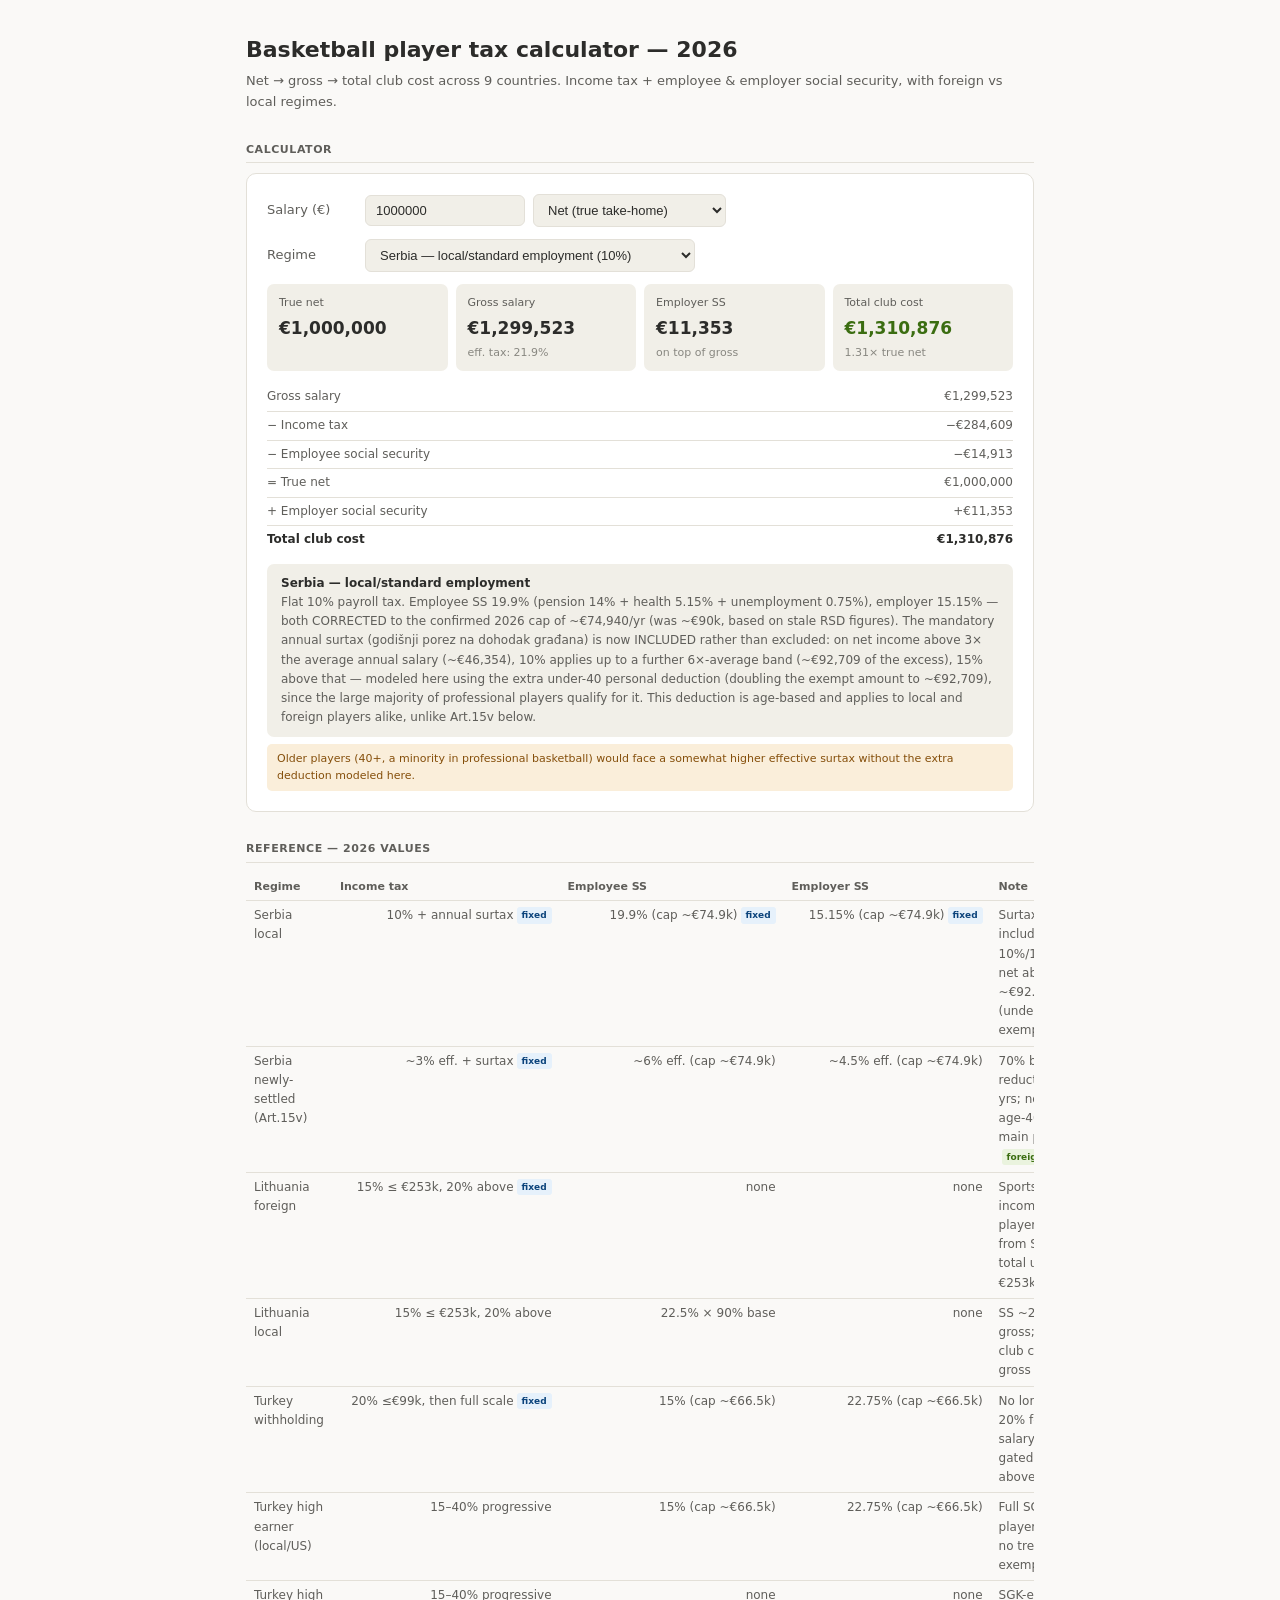
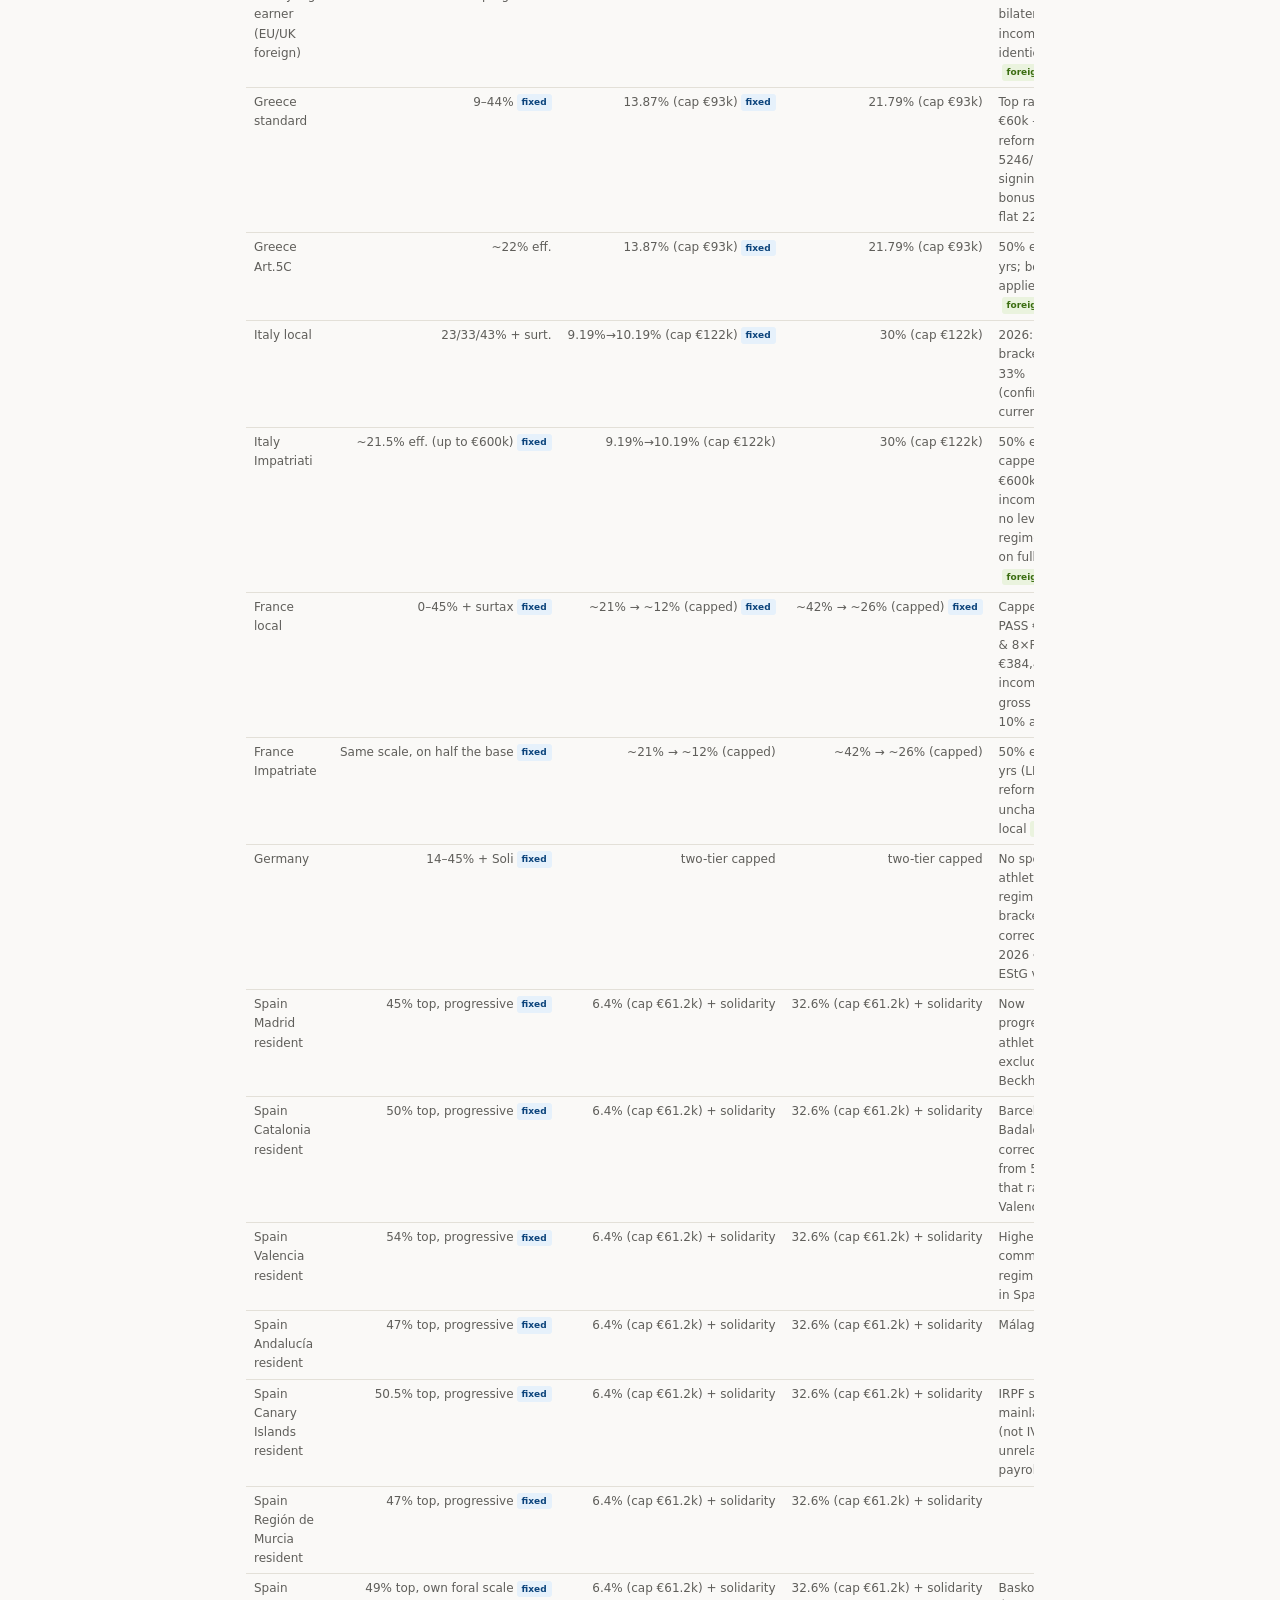
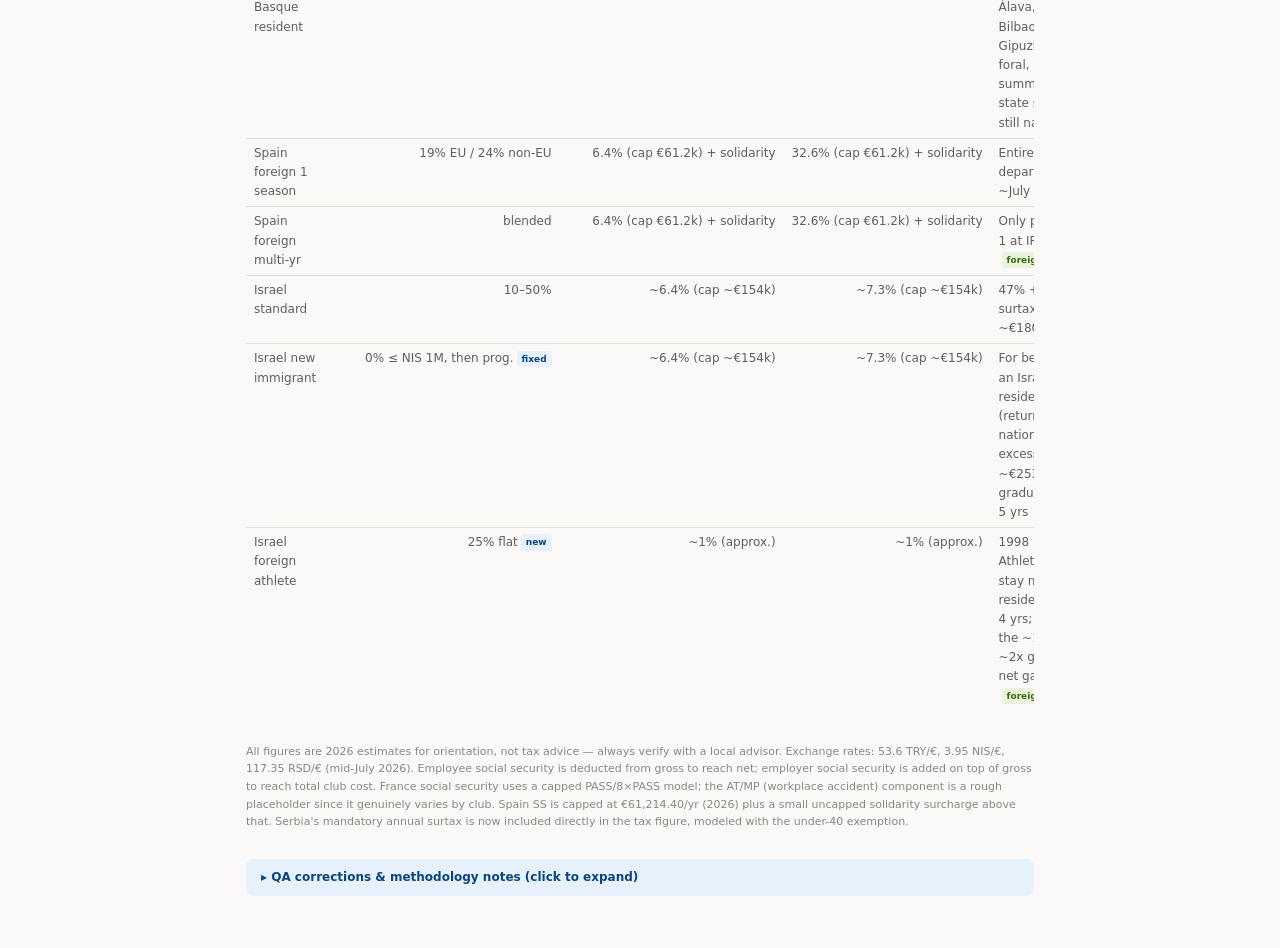
==== commit cc12e7ed: "Rename basketball_tax_calculator_2026 (2).html to basketball_tax_calculator_2026.html" ====
--- a/basketball_tax_calculator_2026.html
+++ b/basketball_tax_calculator_2026.html
@@ -31,6 +31,12 @@
   .sec{font-size:11px;font-weight:600;color:var(--text2);text-transform:uppercase;letter-spacing:.05em;margin:1.75rem 0 .6rem;padding-bottom:4px;border-bottom:1px solid var(--border)}
   .corr{background:var(--blue-bg);border-radius:var(--radius-sm);padding:11px 15px;font-size:12px;color:var(--blue-tx);line-height:1.6;margin-bottom:1.25rem}
   .corr b{font-weight:600}
+  .corr-wrap{margin-top:1.75rem;margin-bottom:1.25rem}
+  .corr-wrap summary{cursor:pointer;font-size:12px;font-weight:600;color:var(--blue-tx);background:var(--blue-bg);border-radius:var(--radius-sm);padding:9px 15px;list-style:none}
+  .corr-wrap summary::-webkit-details-marker{display:none}
+  .corr-wrap summary:before{content:'\25B8\0020';display:inline}
+  .corr-wrap[open] summary{border-radius:var(--radius-sm) var(--radius-sm) 0 0;margin-bottom:8px}
+  .corr-wrap[open] summary:before{content:'\25BE\0020'}
   .conv{border:0.5px solid var(--border);border-radius:var(--radius);padding:1.25rem;background:var(--surface)}
   .row{display:flex;align-items:center;gap:8px;margin-bottom:12px;flex-wrap:wrap}
   .row label{font-size:13px;color:var(--text2);min-width:90px}
@@ -73,10 +79,6 @@
 <h1>Basketball player tax calculator — 2026</h1>
 <p class="subtitle">Net &rarr; gross &rarr; total club cost across 9 countries. Income tax + employee & employer social security, with foreign vs local regimes.</p>
 
-<div class="corr"><b>QA corrections (Opus review, July 2026):</b> (1) Lithuania rebuilt to the athlete sports-activity model per Sodra: income tax 15% up to &euro;253,065.60 (120 VDU) then 20%, with <b>foreign players exempt from social security</b> and local players paying 22.5% on 90% of the payment; total club cost = gross. (2) Turkey — added the <b>foreign-player SGK exemption</b>: EU/UK players (bilateral treaty) are exempt from Turkish social security; US players are not (no treaty). Income tax is identical for all. FX updated to 53.6 TRY/&euro;, brackets TRY 190k/400k/1.5M/5.3M, SGK cap ~&euro;66.5k/yr. (3) France — confirmed there is <b>no social-charge exclusion</b> for foreign players signing directly with a French club (A1/posting does not apply to direct hires); the Impatriate regime cuts income tax only (30&ndash;50%), employer charges unchanged. (4) Israel new-immigrant caps the exemption at NIS 1M. (5) Spain resident regimes use a progressive scale. (6) France — income tax and CEHR are now computed on taxable income (gross &minus; employee SS &minus; the 10% professional-expense allowance, capped &euro;14,430) instead of raw gross; the previous version overstated French income tax by roughly a third at multi-million-euro salaries. The Impatriate regime is updated to the Finance Law 2024 reform — <b>50% exemption for 5 years</b> for arrivals from Jan 2024 onward — replacing the earlier 30%/8-year modeling, which reflected pre-2024 rules. (7) France social security is now a <b>capped two-tier model</b> (uncapped CSG/CRDS/maladie/famille + a PASS tier &euro;48,060 + an AGIRC-ARRCO tier to 8&times;PASS &euro;384,480) instead of a flat rate — confirmed applicable to professional basketball via the LNB's Convention Collective, for local and foreign players alike, with no sport-specific reduced regime. (8) Spain — <b>Catalonia's top rate corrected from 54% to 50%</b>; the 54% figure was actually Valencia's and the two had been incorrectly merged into one option. Valencia, Andalucía (M&aacute;laga), Canary Islands, and Regi&oacute;n de Murcia added as separate regions. The Basque Country (Baskonia/&Aacute;lava, Bilbao/Bizkaia) is now modeled as its own <b>self-contained foral scale</b> (23%&ndash;49%) rather than reusing the common-regime brackets with a different top rate, since foral IRPF is not summed with the state scale. Spain SS is now capped at &euro;61,214.40/yr (2026 PASS-equivalent) plus the small uncapped "cuota de solidaridad" tiers introduced for high earners. (9) Greece verified against multiple 2026 sources: the calculator's 9/20/26/34/39/44% bracket scale (top rate starting at &euro;60k) is the current, reformed scale under Law 5246/2025 — several third-party sites still show the older pre-reform 9/22/28/36/44% scale with the 44% threshold at &euro;40k, which is now out of date. Employee EFKA <b>corrected from 13.37% to 13.87%</b> to match the confirmed 2026 rate; employer 21.79% and the &euro;93,143/yr cap were already correct. (10) Greece — added an optional signing/transfer/renewal bonus field: under Law 4646/2019 art.76, a contract bonus over &euro;40,000 (explicitly covering basketball, per AADE circular Ε.2026/2020) is taxed at a flat 22% final withholding instead of the ordinary 9&ndash;44% scale, and is not subject to EFKA. Applies equally to local and foreign players since it depends on payment structure, not nationality. (11) Turkey verified against the official GİB 2026 tariff: the calculator's wage-income brackets (15/20/27/35/40% at TRY 190k/400k/1.5M/5.3M) match exactly, confirming several third-party sites showing lower thresholds (e.g. TRY 110k/230k/870k/3M) are using stale pre-2026 figures. No nationality-based income-tax exemption found for foreigners, non-residents, or new taxpayers under Geçici Madde 72 — it applies identically regardless of residency. Added a clarification that press-reported "net" salaries for high earners typically reflect only the in-season 20% stopaj, not the true final net after the mandatory annual declaration (which applies above the ~TRY 5.3M threshold) — a large gap between the two is normal, not evidence of a hidden exemption. Also noted: Turkey's Constitutional Court (3 June 2026) struck down the rule that a club's withheld tax had to be remitted before a player could credit it against their declared liability. (12) Italy verified: the calculator's 23/33/43% brackets already matched the correct, current 2026 scale (2026 Budget Law cut the middle bracket from 35% to 33%) — several third-party sites still show the old 35%. Employee INPS <b>fixed to a two-tier structure</b> (9.19% up to &euro;56,224/yr, then 10.19% up to the &euro;122,295 cap) instead of a flat 9.19%. (13) Italy Impatriati — CORRECTED after further review: the initial rebuild wrongly applied an athlete-specific &euro;1,000,000/yr income floor (with age-20 and 0.5% levy requirements) sourced from art.16 of D.Lgs.147/2015 — but that article was <b>repealed by D.Lgs.209/2023</b> for anyone transferring Italian residence from 2024 onward, and only survives for players who signed contracts by 31 Dec 2023. The regime now correctly reflects the current D.Lgs.209/2023 art.5 rules that apply to athletes the same as any other qualifying worker: <b>50% exemption up to a &euro;600,000/yr cap</b> (not a floor) — income above &euro;600k is fully taxed at ordinary rates with no cliff or gap. No age requirement, no 0.5% levy in the current regime. (14) Israel — added a third, previously-missing regime: <b>foreign athlete (flat 25%)</b>, under the 1998 Foreign Athlete tax regulations. This is separate from both the standard resident scale (up to 50%) and the new-immigrant/oleh-chadash track (which is about becoming an Israeli resident, more relevant to a returning national than a genuine import). Foreign athletes who remain non-residents get a flat 25% rate plus sharply reduced National Insurance (~2% vs. the resident rate), for up to 4 years — this is what produces the commonly-cited ~1.25x gross-to-net multiplier for imports vs. ~2x for local players. (15) Germany — the income tax formula was using <b>stale §32a EStG bracket boundaries and coefficients</b> from an earlier tax year (e.g. the 42%-bracket threshold was €68,500 instead of the correct 2026 value €69,879, with outdated zone-4/5 formula constants). Corrected to the current 2026 tariff. Also fixed the Pflegeversicherung (care insurance) employer share to the confirmed-fixed 1.7% (was 1.8%). Confirmed via multiple sources: Germany has <b>no special regime for athletes or foreign players</b> — once a player signs and relocates, they're taxed as an ordinary employee regardless of nationality; the only nationality-relevant nuance is a narrow &sect;50a withholding for one-off foreign appearances without German residency, not relevant to a season-long contract.</div>
-<div class="corr" style="margin-top:8px"><b>(16) Serbia:</b> the SS contribution cap was <b>corrected from ~&euro;90,000/yr to ~&euro;74,940/yr</b> — the old figure didn't match the official 2026 maximum monthly base (732,820 RSD, published by the PIO fund) converted at the current ~117.35 RSD/&euro; rate. The mandatory <b>annual surtax (godišnji porez na dohodak građana) is now included</b> directly in the tax calculation rather than left out as a warning-only caveat — it's genuinely material at basketball-level salaries: 10% on net income above roughly &euro;46,354 (3&times; average annual salary), rising to 15% above about &euro;139,000 total, modeled using the extra under-40 personal deduction that applies to local and foreign players alike (not just Art.15v users). Also corrected the "Art.15v" option's framing: the primary qualifying path for the 70% payroll-tax-base reduction is not having predominantly resided in Serbia for 24 months, with <b>no hard age-40 cutoff</b> on that main path — the under-40 condition only applies to a separate, narrower path for people returning from study abroad.</div>
-<div class="corr" style="margin-top:8px"><b>(17) Turkey withholding — real bug fixed:</b> the "20%, income &le; ~&euro;99k" option was computing a flat 20% withholding for <b>any</b> salary size, with no cap actually enforced in the code — the &euro;99k figure only lived in the label text. A &euro;1M net target was incorrectly resolving to a &euro;1.26M gross taxed at a flat 20%, when Turkish law requires the full progressive scale (up to 40%) via mandatory annual declaration above that threshold. Fixed: this option now automatically falls through to the same full-progressive calculation as the high-earner option once gross exceeds ~&euro;98,881/yr, matching the confirmed 20%-stopaj mechanics discussed for the Mike James case. Net-input mode also correctly handles the ~&euro;57k&ndash;&euro;69k zone right at the threshold where crossing it makes tax worse (net drops) rather than better — unlike Italy's Impatriati cap, this creates an overlap (two valid gross solutions) rather than a gap, and the calculator automatically resolves to the cheaper, lower-gross one.</div>
-
 <div class="sec">Calculator</div>
 <div class="conv">
   <div class="row">
@@ -222,6 +224,13 @@
 <footer>
 All figures are 2026 estimates for orientation, not tax advice — always verify with a local advisor. Exchange rates: 53.6 TRY/€, 3.95 NIS/€, 117.35 RSD/€ (mid-July 2026). Employee social security is deducted from gross to reach net; employer social security is added on top of gross to reach total club cost. France social security uses a capped PASS/8×PASS model; the AT/MP (workplace accident) component is a rough placeholder since it genuinely varies by club. Spain SS is capped at €61,214.40/yr (2026) plus a small uncapped solidarity surcharge above that. Serbia's mandatory annual surtax is now included directly in the tax figure, modeled with the under-40 exemption.
 </footer>
+
+<details class="corr-wrap">
+<summary>QA corrections &amp; methodology notes (click to expand)</summary>
+<div class="corr"><b>QA corrections (Opus review, July 2026):</b> (1) Lithuania rebuilt to the athlete sports-activity model per Sodra: income tax 15% up to &euro;253,065.60 (120 VDU) then 20%, with <b>foreign players exempt from social security</b> and local players paying 22.5% on 90% of the payment; total club cost = gross. (2) Turkey — added the <b>foreign-player SGK exemption</b>: EU/UK players (bilateral treaty) are exempt from Turkish social security; US players are not (no treaty). Income tax is identical for all. FX updated to 53.6 TRY/&euro;, brackets TRY 190k/400k/1.5M/5.3M, SGK cap ~&euro;66.5k/yr. (3) France — confirmed there is <b>no social-charge exclusion</b> for foreign players signing directly with a French club (A1/posting does not apply to direct hires); the Impatriate regime cuts income tax only (30&ndash;50%), employer charges unchanged. (4) Israel new-immigrant caps the exemption at NIS 1M. (5) Spain resident regimes use a progressive scale. (6) France — income tax and CEHR are now computed on taxable income (gross &minus; employee SS &minus; the 10% professional-expense allowance, capped &euro;14,430) instead of raw gross; the previous version overstated French income tax by roughly a third at multi-million-euro salaries. The Impatriate regime is updated to the Finance Law 2024 reform — <b>50% exemption for 5 years</b> for arrivals from Jan 2024 onward — replacing the earlier 30%/8-year modeling, which reflected pre-2024 rules. (7) France social security is now a <b>capped two-tier model</b> (uncapped CSG/CRDS/maladie/famille + a PASS tier &euro;48,060 + an AGIRC-ARRCO tier to 8&times;PASS &euro;384,480) instead of a flat rate — confirmed applicable to professional basketball via the LNB's Convention Collective, for local and foreign players alike, with no sport-specific reduced regime. (8) Spain — <b>Catalonia's top rate corrected from 54% to 50%</b>; the 54% figure was actually Valencia's and the two had been incorrectly merged into one option. Valencia, Andalucía (M&aacute;laga), Canary Islands, and Regi&oacute;n de Murcia added as separate regions. The Basque Country (Baskonia/&Aacute;lava, Bilbao/Bizkaia) is now modeled as its own <b>self-contained foral scale</b> (23%&ndash;49%) rather than reusing the common-regime brackets with a different top rate, since foral IRPF is not summed with the state scale. Spain SS is now capped at &euro;61,214.40/yr (2026 PASS-equivalent) plus the small uncapped "cuota de solidaridad" tiers introduced for high earners. (9) Greece verified against multiple 2026 sources: the calculator's 9/20/26/34/39/44% bracket scale (top rate starting at &euro;60k) is the current, reformed scale under Law 5246/2025 — several third-party sites still show the older pre-reform 9/22/28/36/44% scale with the 44% threshold at &euro;40k, which is now out of date. Employee EFKA <b>corrected from 13.37% to 13.87%</b> to match the confirmed 2026 rate; employer 21.79% and the &euro;93,143/yr cap were already correct. (10) Greece — added an optional signing/transfer/renewal bonus field: under Law 4646/2019 art.76, a contract bonus over &euro;40,000 (explicitly covering basketball, per AADE circular Ε.2026/2020) is taxed at a flat 22% final withholding instead of the ordinary 9&ndash;44% scale, and is not subject to EFKA. Applies equally to local and foreign players since it depends on payment structure, not nationality. (11) Turkey verified against the official GİB 2026 tariff: the calculator's wage-income brackets (15/20/27/35/40% at TRY 190k/400k/1.5M/5.3M) match exactly, confirming several third-party sites showing lower thresholds (e.g. TRY 110k/230k/870k/3M) are using stale pre-2026 figures. No nationality-based income-tax exemption found for foreigners, non-residents, or new taxpayers under Geçici Madde 72 — it applies identically regardless of residency. Added a clarification that press-reported "net" salaries for high earners typically reflect only the in-season 20% stopaj, not the true final net after the mandatory annual declaration (which applies above the ~TRY 5.3M threshold) — a large gap between the two is normal, not evidence of a hidden exemption. Also noted: Turkey's Constitutional Court (3 June 2026) struck down the rule that a club's withheld tax had to be remitted before a player could credit it against their declared liability. (12) Italy verified: the calculator's 23/33/43% brackets already matched the correct, current 2026 scale (2026 Budget Law cut the middle bracket from 35% to 33%) — several third-party sites still show the old 35%. Employee INPS <b>fixed to a two-tier structure</b> (9.19% up to &euro;56,224/yr, then 10.19% up to the &euro;122,295 cap) instead of a flat 9.19%. (13) Italy Impatriati — CORRECTED after further review: the initial rebuild wrongly applied an athlete-specific &euro;1,000,000/yr income floor (with age-20 and 0.5% levy requirements) sourced from art.16 of D.Lgs.147/2015 — but that article was <b>repealed by D.Lgs.209/2023</b> for anyone transferring Italian residence from 2024 onward, and only survives for players who signed contracts by 31 Dec 2023. The regime now correctly reflects the current D.Lgs.209/2023 art.5 rules that apply to athletes the same as any other qualifying worker: <b>50% exemption up to a &euro;600,000/yr cap</b> (not a floor) — income above &euro;600k is fully taxed at ordinary rates with no cliff or gap. No age requirement, no 0.5% levy in the current regime. (14) Israel — added a third, previously-missing regime: <b>foreign athlete (flat 25%)</b>, under the 1998 Foreign Athlete tax regulations. This is separate from both the standard resident scale (up to 50%) and the new-immigrant/oleh-chadash track (which is about becoming an Israeli resident, more relevant to a returning national than a genuine import). Foreign athletes who remain non-residents get a flat 25% rate plus sharply reduced National Insurance (~2% vs. the resident rate), for up to 4 years — this is what produces the commonly-cited ~1.25x gross-to-net multiplier for imports vs. ~2x for local players. (15) Germany — the income tax formula was using <b>stale §32a EStG bracket boundaries and coefficients</b> from an earlier tax year (e.g. the 42%-bracket threshold was €68,500 instead of the correct 2026 value €69,879, with outdated zone-4/5 formula constants). Corrected to the current 2026 tariff. Also fixed the Pflegeversicherung (care insurance) employer share to the confirmed-fixed 1.7% (was 1.8%). Confirmed via multiple sources: Germany has <b>no special regime for athletes or foreign players</b> — once a player signs and relocates, they're taxed as an ordinary employee regardless of nationality; the only nationality-relevant nuance is a narrow &sect;50a withholding for one-off foreign appearances without German residency, not relevant to a season-long contract.</div>
+<div class="corr" style="margin-top:8px"><b>(16) Serbia:</b> the SS contribution cap was <b>corrected from ~&euro;90,000/yr to ~&euro;74,940/yr</b> — the old figure didn't match the official 2026 maximum monthly base (732,820 RSD, published by the PIO fund) converted at the current ~117.35 RSD/&euro; rate. The mandatory <b>annual surtax (godišnji porez na dohodak građana) is now included</b> directly in the tax calculation rather than left out as a warning-only caveat — it's genuinely material at basketball-level salaries: 10% on net income above roughly &euro;46,354 (3&times; average annual salary), rising to 15% above about &euro;139,000 total, modeled using the extra under-40 personal deduction that applies to local and foreign players alike (not just Art.15v users). Also corrected the "Art.15v" option's framing: the primary qualifying path for the 70% payroll-tax-base reduction is not having predominantly resided in Serbia for 24 months, with <b>no hard age-40 cutoff</b> on that main path — the under-40 condition only applies to a separate, narrower path for people returning from study abroad.</div>
+<div class="corr" style="margin-top:8px"><b>(17) Turkey withholding — real bug fixed:</b> the "20%, income &le; ~&euro;99k" option was computing a flat 20% withholding for <b>any</b> salary size, with no cap actually enforced in the code — the &euro;99k figure only lived in the label text. A &euro;1M net target was incorrectly resolving to a &euro;1.26M gross taxed at a flat 20%, when Turkish law requires the full progressive scale (up to 40%) via mandatory annual declaration above that threshold. Fixed: this option now automatically falls through to the same full-progressive calculation as the high-earner option once gross exceeds ~&euro;98,881/yr, matching the confirmed 20%-stopaj mechanics discussed for the Mike James case. Net-input mode also correctly handles the ~&euro;57k&ndash;&euro;69k zone right at the threshold where crossing it makes tax worse (net drops) rather than better — unlike Italy's Impatriati cap, this creates an overlap (two valid gross solutions) rather than a gap, and the calculator automatically resolves to the cheaper, lower-gross one.</div>
+</details>
 
 <script>
 const EUR_TRY=1/53.6, NIS_EUR=1/3.95;
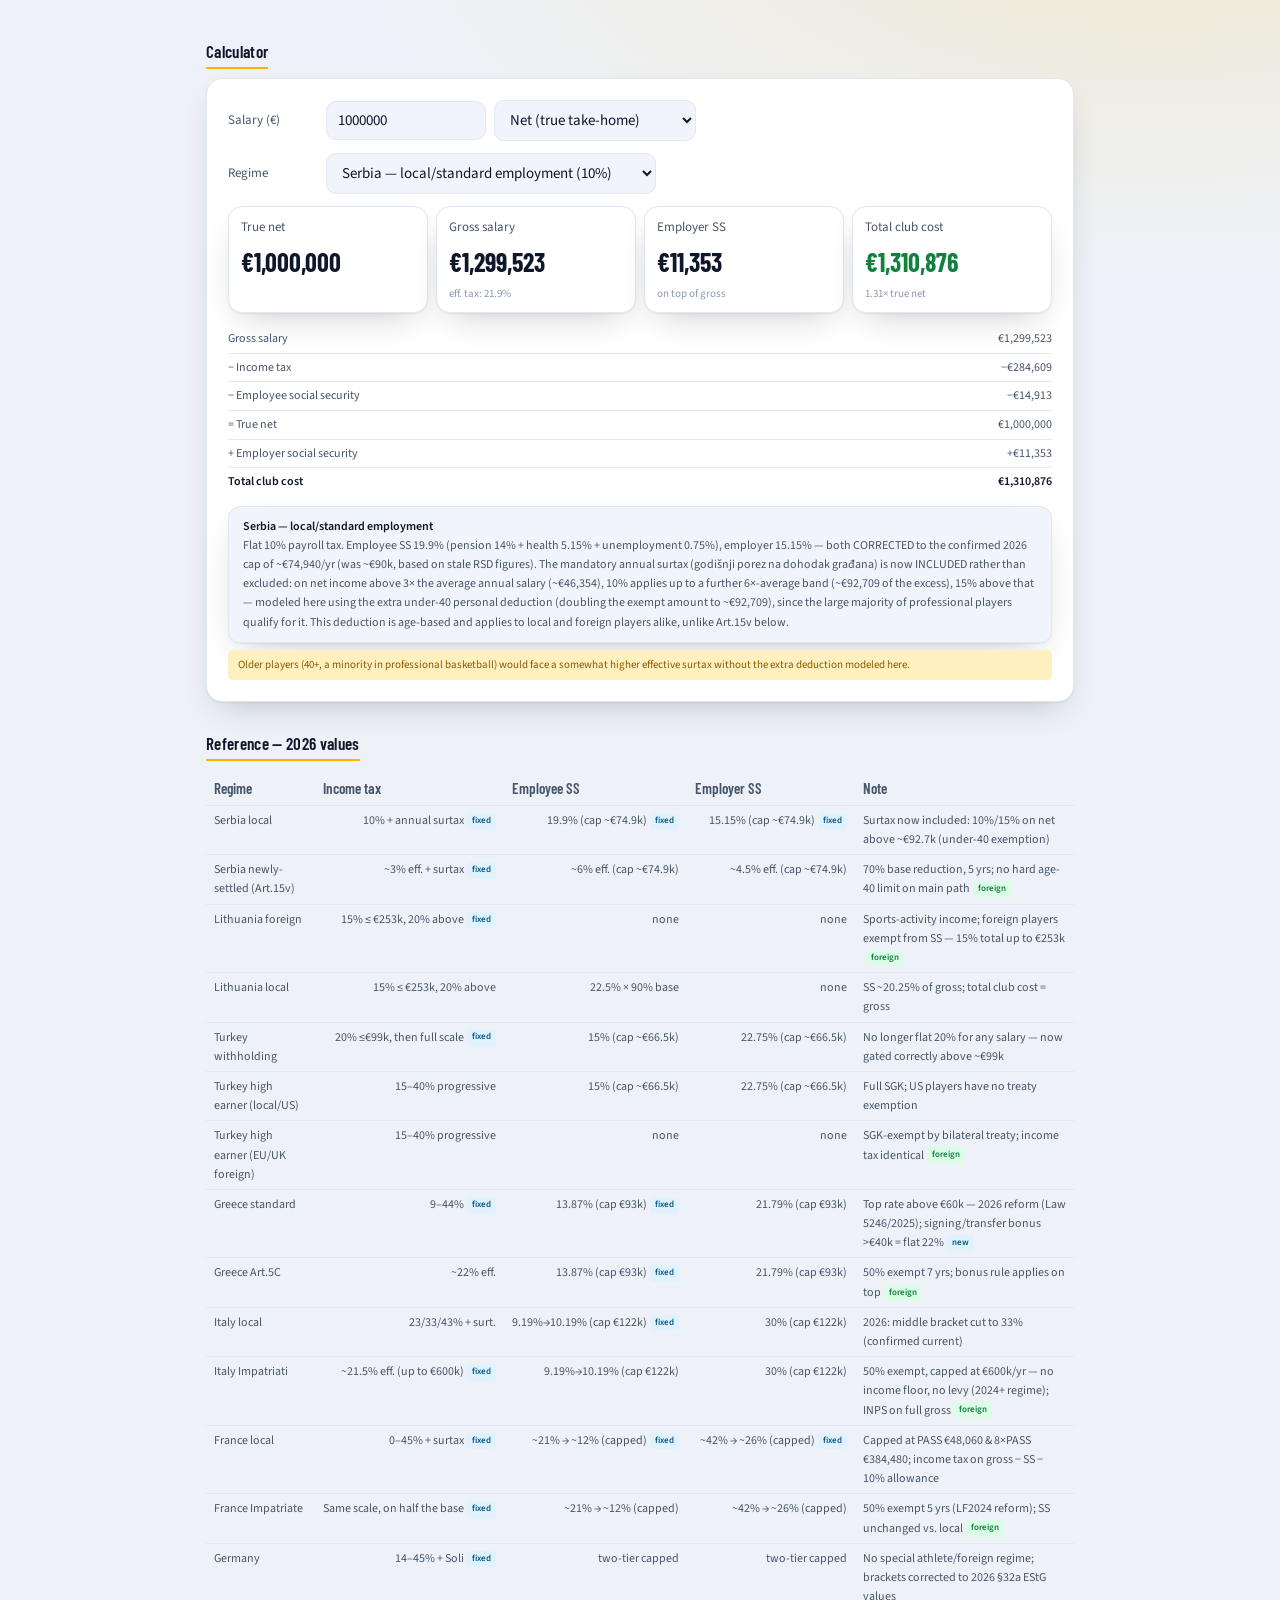
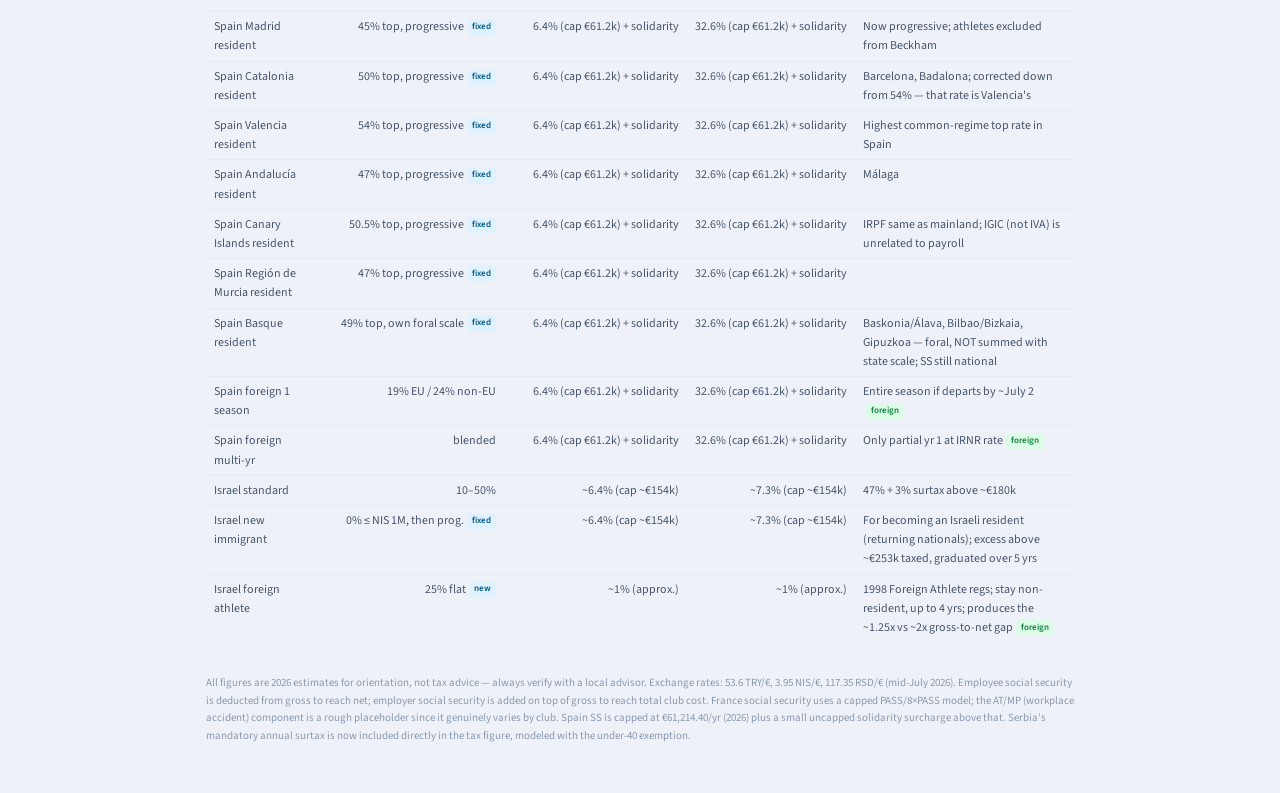
==== commit 68cd5620: "Rename basketball_tax_calculator_2026-3.html to basketball_tax_calculator_2026.html" ====
--- a/basketball_tax_calculator_2026.html
+++ b/basketball_tax_calculator_2026.html
@@ -31,12 +31,6 @@
   .sec{font-size:11px;font-weight:600;color:var(--text2);text-transform:uppercase;letter-spacing:.05em;margin:1.75rem 0 .6rem;padding-bottom:4px;border-bottom:1px solid var(--border)}
   .corr{background:var(--blue-bg);border-radius:var(--radius-sm);padding:11px 15px;font-size:12px;color:var(--blue-tx);line-height:1.6;margin-bottom:1.25rem}
   .corr b{font-weight:600}
-  .corr-wrap{margin-top:1.75rem;margin-bottom:1.25rem}
-  .corr-wrap summary{cursor:pointer;font-size:12px;font-weight:600;color:var(--blue-tx);background:var(--blue-bg);border-radius:var(--radius-sm);padding:9px 15px;list-style:none}
-  .corr-wrap summary::-webkit-details-marker{display:none}
-  .corr-wrap summary:before{content:'\25B8\0020';display:inline}
-  .corr-wrap[open] summary{border-radius:var(--radius-sm) var(--radius-sm) 0 0;margin-bottom:8px}
-  .corr-wrap[open] summary:before{content:'\25BE\0020'}
   .conv{border:0.5px solid var(--border);border-radius:var(--radius);padding:1.25rem;background:var(--surface)}
   .row{display:flex;align-items:center;gap:8px;margin-bottom:12px;flex-wrap:wrap}
   .row label{font-size:13px;color:var(--text2);min-width:90px}
@@ -73,11 +67,28 @@
   .tg-fix{background:var(--blue-bg);color:var(--blue-tx)}
   footer{margin-top:2rem;font-size:11px;color:var(--text3);line-height:1.6}
 </style>
+<link rel="stylesheet" href="https://fonts.googleapis.com/css2?family=Barlow+Condensed:wght@600;700&family=Source+Sans+3:wght@400;600&display=swap">
+<style>
+/* Svetainės dizainas: ta pati paletė, šriftai ir šešėliai kaip index.html */
+:root{--bg:#eef2f8;--surface:#fff;--surface2:#f1f5fb;--border:#e2e8f0;--text:#0f172a;--text2:#475569;--text3:#8a99ad;--green-bg:#dcfce7;--green-tx:#12803f;--amber-bg:#fff0bf;--amber-tx:#8a5a00;--red-bg:#ffe4ea;--red-tx:#c0153a;--blue-bg:#e0f2fe;--blue-tx:#075985;--a:#ffb400;--sh:0 1px 2px rgba(15,23,42,.06),0 14px 34px -14px rgba(15,23,42,.25)}
+@media(prefers-color-scheme:dark){:root:not([data-t=light]){--bg:#0a1020;--surface:#131c30;--surface2:#1a2540;--border:#223052;--text:#f1f5f9;--text2:#a8b5c9;--text3:#7384a0;--green-bg:#0f3d2a;--green-tx:#6ee7a8;--amber-bg:#4a3200;--amber-tx:#ffd166;--red-bg:#4c1020;--red-tx:#ff8fa3;--blue-bg:#0c3350;--blue-tx:#7dd3fc;--sh:0 1px 2px #0008,0 16px 36px -14px #000c}}
+:root[data-t=dark]{--bg:#0a1020;--surface:#131c30;--surface2:#1a2540;--border:#223052;--text:#f1f5f9;--text2:#a8b5c9;--text3:#7384a0;--green-bg:#0f3d2a;--green-tx:#6ee7a8;--amber-bg:#4a3200;--amber-tx:#ffd166;--red-bg:#4c1020;--red-tx:#ff8fa3;--blue-bg:#0c3350;--blue-tx:#7dd3fc;--sh:0 1px 2px #0008,0 16px 36px -14px #000c}
+body{font-family:'Source Sans 3',system-ui,sans-serif;font-size:16px;max-width:900px;padding:.6rem 1rem 3rem;background:radial-gradient(800px 340px at 90% -8%,color-mix(in srgb,var(--a) 15%,transparent),transparent),var(--bg);background-attachment:fixed}
+h1{font-family:'Barlow Condensed','Arial Narrow',sans-serif;font-size:34px;font-weight:700;letter-spacing:.01em}
+.sec{font-family:'Barlow Condensed','Arial Narrow',sans-serif;font-size:17px;color:var(--text);text-transform:none;letter-spacing:.02em;border-bottom:2px solid var(--a);display:inline-block;padding-bottom:2px}
+.conv,.card,.info,.corr{border:1px solid var(--border);box-shadow:var(--sh)}
+.conv{border-radius:16px;padding:1.3rem}.card{border-radius:14px;background:var(--surface)}.info,.corr{border-radius:12px}
+.card-val{font-family:'Barlow Condensed','Arial Narrow',sans-serif;font-size:26px;font-weight:700}
+.row label,.slider-lbl,.card-lbl{font-size:13px}
+input[type=number],select{border:1px solid var(--border);border-radius:10px;padding:8px 11px;font-size:15px;font-family:inherit}
+input[type=range]{accent-color:var(--a)}
+input:focus-visible,select:focus-visible{outline:2px solid var(--a);outline-offset:1px}
+.split-bar{height:30px;border-radius:9px;box-shadow:var(--sh)}
+table.ref th{font-family:'Barlow Condensed','Arial Narrow',sans-serif;font-size:15px;color:var(--text2)}
+@media(max-width:600px){body{padding:1rem .8rem 2.5rem}h1{font-size:28px}.conv{padding:1rem}.cards{grid-template-columns:1fr 1fr}.row label{min-width:100%}input[type=number]{width:100%}}
+</style>
 </head>
 <body>
-
-<h1>Basketball player tax calculator — 2026</h1>
-<p class="subtitle">Net &rarr; gross &rarr; total club cost across 9 countries. Income tax + employee & employer social security, with foreign vs local regimes.</p>
 
 <div class="sec">Calculator</div>
 <div class="conv">
@@ -224,13 +235,6 @@
 <footer>
 All figures are 2026 estimates for orientation, not tax advice — always verify with a local advisor. Exchange rates: 53.6 TRY/€, 3.95 NIS/€, 117.35 RSD/€ (mid-July 2026). Employee social security is deducted from gross to reach net; employer social security is added on top of gross to reach total club cost. France social security uses a capped PASS/8×PASS model; the AT/MP (workplace accident) component is a rough placeholder since it genuinely varies by club. Spain SS is capped at €61,214.40/yr (2026) plus a small uncapped solidarity surcharge above that. Serbia's mandatory annual surtax is now included directly in the tax figure, modeled with the under-40 exemption.
 </footer>
-
-<details class="corr-wrap">
-<summary>QA corrections &amp; methodology notes (click to expand)</summary>
-<div class="corr"><b>QA corrections (Opus review, July 2026):</b> (1) Lithuania rebuilt to the athlete sports-activity model per Sodra: income tax 15% up to &euro;253,065.60 (120 VDU) then 20%, with <b>foreign players exempt from social security</b> and local players paying 22.5% on 90% of the payment; total club cost = gross. (2) Turkey — added the <b>foreign-player SGK exemption</b>: EU/UK players (bilateral treaty) are exempt from Turkish social security; US players are not (no treaty). Income tax is identical for all. FX updated to 53.6 TRY/&euro;, brackets TRY 190k/400k/1.5M/5.3M, SGK cap ~&euro;66.5k/yr. (3) France — confirmed there is <b>no social-charge exclusion</b> for foreign players signing directly with a French club (A1/posting does not apply to direct hires); the Impatriate regime cuts income tax only (30&ndash;50%), employer charges unchanged. (4) Israel new-immigrant caps the exemption at NIS 1M. (5) Spain resident regimes use a progressive scale. (6) France — income tax and CEHR are now computed on taxable income (gross &minus; employee SS &minus; the 10% professional-expense allowance, capped &euro;14,430) instead of raw gross; the previous version overstated French income tax by roughly a third at multi-million-euro salaries. The Impatriate regime is updated to the Finance Law 2024 reform — <b>50% exemption for 5 years</b> for arrivals from Jan 2024 onward — replacing the earlier 30%/8-year modeling, which reflected pre-2024 rules. (7) France social security is now a <b>capped two-tier model</b> (uncapped CSG/CRDS/maladie/famille + a PASS tier &euro;48,060 + an AGIRC-ARRCO tier to 8&times;PASS &euro;384,480) instead of a flat rate — confirmed applicable to professional basketball via the LNB's Convention Collective, for local and foreign players alike, with no sport-specific reduced regime. (8) Spain — <b>Catalonia's top rate corrected from 54% to 50%</b>; the 54% figure was actually Valencia's and the two had been incorrectly merged into one option. Valencia, Andalucía (M&aacute;laga), Canary Islands, and Regi&oacute;n de Murcia added as separate regions. The Basque Country (Baskonia/&Aacute;lava, Bilbao/Bizkaia) is now modeled as its own <b>self-contained foral scale</b> (23%&ndash;49%) rather than reusing the common-regime brackets with a different top rate, since foral IRPF is not summed with the state scale. Spain SS is now capped at &euro;61,214.40/yr (2026 PASS-equivalent) plus the small uncapped "cuota de solidaridad" tiers introduced for high earners. (9) Greece verified against multiple 2026 sources: the calculator's 9/20/26/34/39/44% bracket scale (top rate starting at &euro;60k) is the current, reformed scale under Law 5246/2025 — several third-party sites still show the older pre-reform 9/22/28/36/44% scale with the 44% threshold at &euro;40k, which is now out of date. Employee EFKA <b>corrected from 13.37% to 13.87%</b> to match the confirmed 2026 rate; employer 21.79% and the &euro;93,143/yr cap were already correct. (10) Greece — added an optional signing/transfer/renewal bonus field: under Law 4646/2019 art.76, a contract bonus over &euro;40,000 (explicitly covering basketball, per AADE circular Ε.2026/2020) is taxed at a flat 22% final withholding instead of the ordinary 9&ndash;44% scale, and is not subject to EFKA. Applies equally to local and foreign players since it depends on payment structure, not nationality. (11) Turkey verified against the official GİB 2026 tariff: the calculator's wage-income brackets (15/20/27/35/40% at TRY 190k/400k/1.5M/5.3M) match exactly, confirming several third-party sites showing lower thresholds (e.g. TRY 110k/230k/870k/3M) are using stale pre-2026 figures. No nationality-based income-tax exemption found for foreigners, non-residents, or new taxpayers under Geçici Madde 72 — it applies identically regardless of residency. Added a clarification that press-reported "net" salaries for high earners typically reflect only the in-season 20% stopaj, not the true final net after the mandatory annual declaration (which applies above the ~TRY 5.3M threshold) — a large gap between the two is normal, not evidence of a hidden exemption. Also noted: Turkey's Constitutional Court (3 June 2026) struck down the rule that a club's withheld tax had to be remitted before a player could credit it against their declared liability. (12) Italy verified: the calculator's 23/33/43% brackets already matched the correct, current 2026 scale (2026 Budget Law cut the middle bracket from 35% to 33%) — several third-party sites still show the old 35%. Employee INPS <b>fixed to a two-tier structure</b> (9.19% up to &euro;56,224/yr, then 10.19% up to the &euro;122,295 cap) instead of a flat 9.19%. (13) Italy Impatriati — CORRECTED after further review: the initial rebuild wrongly applied an athlete-specific &euro;1,000,000/yr income floor (with age-20 and 0.5% levy requirements) sourced from art.16 of D.Lgs.147/2015 — but that article was <b>repealed by D.Lgs.209/2023</b> for anyone transferring Italian residence from 2024 onward, and only survives for players who signed contracts by 31 Dec 2023. The regime now correctly reflects the current D.Lgs.209/2023 art.5 rules that apply to athletes the same as any other qualifying worker: <b>50% exemption up to a &euro;600,000/yr cap</b> (not a floor) — income above &euro;600k is fully taxed at ordinary rates with no cliff or gap. No age requirement, no 0.5% levy in the current regime. (14) Israel — added a third, previously-missing regime: <b>foreign athlete (flat 25%)</b>, under the 1998 Foreign Athlete tax regulations. This is separate from both the standard resident scale (up to 50%) and the new-immigrant/oleh-chadash track (which is about becoming an Israeli resident, more relevant to a returning national than a genuine import). Foreign athletes who remain non-residents get a flat 25% rate plus sharply reduced National Insurance (~2% vs. the resident rate), for up to 4 years — this is what produces the commonly-cited ~1.25x gross-to-net multiplier for imports vs. ~2x for local players. (15) Germany — the income tax formula was using <b>stale §32a EStG bracket boundaries and coefficients</b> from an earlier tax year (e.g. the 42%-bracket threshold was €68,500 instead of the correct 2026 value €69,879, with outdated zone-4/5 formula constants). Corrected to the current 2026 tariff. Also fixed the Pflegeversicherung (care insurance) employer share to the confirmed-fixed 1.7% (was 1.8%). Confirmed via multiple sources: Germany has <b>no special regime for athletes or foreign players</b> — once a player signs and relocates, they're taxed as an ordinary employee regardless of nationality; the only nationality-relevant nuance is a narrow &sect;50a withholding for one-off foreign appearances without German residency, not relevant to a season-long contract.</div>
-<div class="corr" style="margin-top:8px"><b>(16) Serbia:</b> the SS contribution cap was <b>corrected from ~&euro;90,000/yr to ~&euro;74,940/yr</b> — the old figure didn't match the official 2026 maximum monthly base (732,820 RSD, published by the PIO fund) converted at the current ~117.35 RSD/&euro; rate. The mandatory <b>annual surtax (godišnji porez na dohodak građana) is now included</b> directly in the tax calculation rather than left out as a warning-only caveat — it's genuinely material at basketball-level salaries: 10% on net income above roughly &euro;46,354 (3&times; average annual salary), rising to 15% above about &euro;139,000 total, modeled using the extra under-40 personal deduction that applies to local and foreign players alike (not just Art.15v users). Also corrected the "Art.15v" option's framing: the primary qualifying path for the 70% payroll-tax-base reduction is not having predominantly resided in Serbia for 24 months, with <b>no hard age-40 cutoff</b> on that main path — the under-40 condition only applies to a separate, narrower path for people returning from study abroad.</div>
-<div class="corr" style="margin-top:8px"><b>(17) Turkey withholding — real bug fixed:</b> the "20%, income &le; ~&euro;99k" option was computing a flat 20% withholding for <b>any</b> salary size, with no cap actually enforced in the code — the &euro;99k figure only lived in the label text. A &euro;1M net target was incorrectly resolving to a &euro;1.26M gross taxed at a flat 20%, when Turkish law requires the full progressive scale (up to 40%) via mandatory annual declaration above that threshold. Fixed: this option now automatically falls through to the same full-progressive calculation as the high-earner option once gross exceeds ~&euro;98,881/yr, matching the confirmed 20%-stopaj mechanics discussed for the Mike James case. Net-input mode also correctly handles the ~&euro;57k&ndash;&euro;69k zone right at the threshold where crossing it makes tax worse (net drops) rather than better — unlike Italy's Impatriati cap, this creates an overlap (two valid gross solutions) rather than a gap, and the calculator automatically resolves to the cheaper, lower-gross one.</div>
-</details>
 
 <script>
 const EUR_TRY=1/53.6, NIS_EUR=1/3.95;
@@ -525,5 +529,6 @@
 });
 run();
 </script>
+<script>(function(){function ap(){try{var t=localStorage.getItem("theme");if(t)document.documentElement.setAttribute("data-t",t)}catch(e){}}ap();addEventListener("storage",ap)})()</script>
 </body>
 </html>
